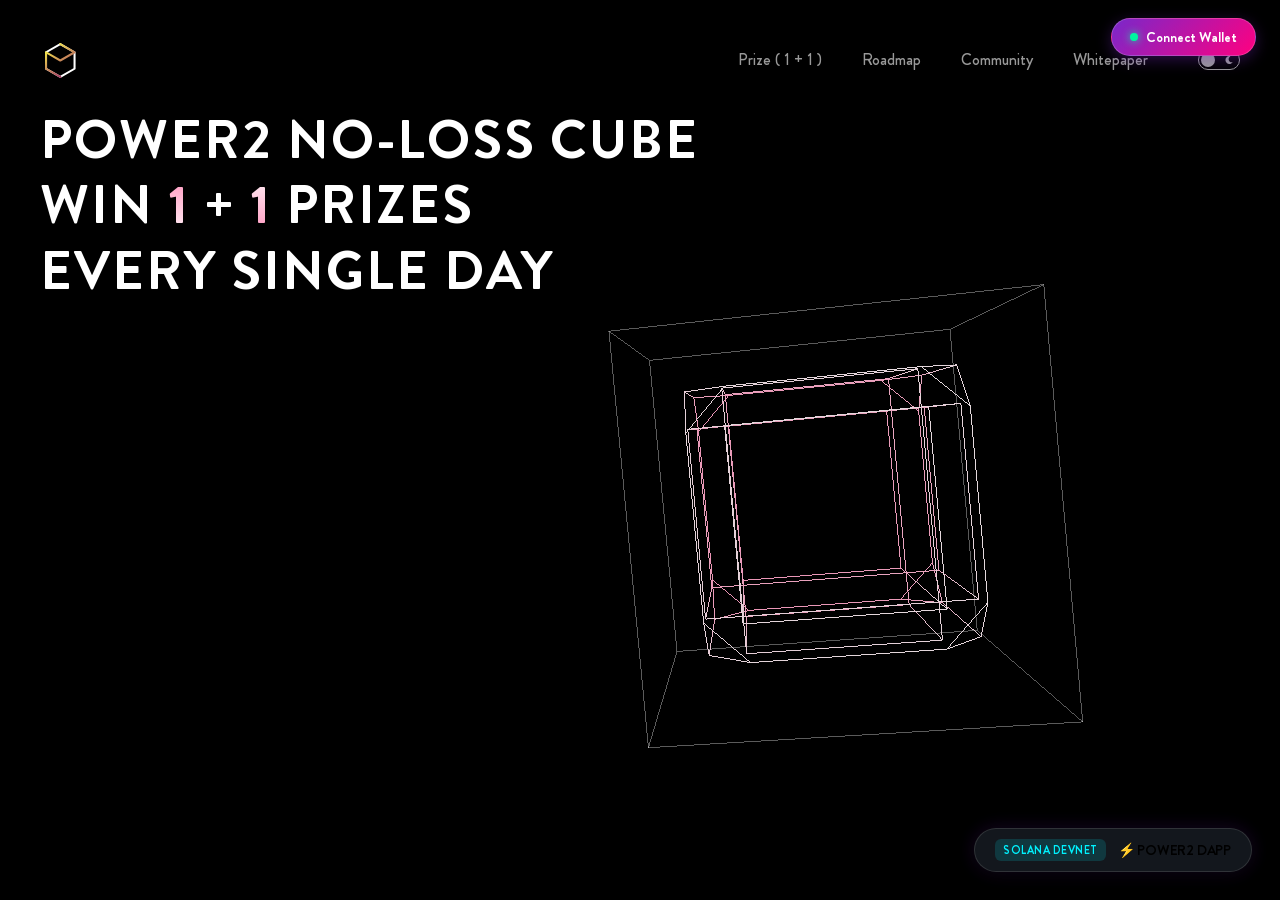
==== index.html @ 60acee24 "feat: initial release of POWER2 Web3 dApp portal with 3D visuals and Solana wallet integration" ====
<!doctype html>
<html lang="en">
<head>
  <meta charset="utf-8"/>
  <link rel="icon" href="/favicon.png"/>
  <meta name="viewport" content="width=device-width,initial-scale=1"/>
  <meta name="theme-color" content="#000000"/>
  <meta name="description" content="POWER2 - Free to play no-loss dual-lottos on Solana"/>
  <link rel="apple-touch-icon" href="/logo192.png"/>
  <link rel="manifest" href="/manifest.json"/>
  <title>POWER2 | No-Loss Dual-Lottos on Solana</title>
  
  <!-- Original Styles & dApp Styles -->
  <link href="/static/css/main.1707a6ef.css" rel="stylesheet">
  <link href="/static/css/dapp-adapter.css" rel="stylesheet">
  
  <!-- Solana Web3 Library -->
  <script src="/static/js/solana-web3.min.js"></script>
  
  <!-- Original 3D Bundle -->
  <script defer="defer" src="/static/js/main.46527fe2.js"></script>
  
  <!-- POWER2 Web3 dApp Controller -->
  <script defer="defer" src="/static/js/dapp-adapter.js"></script>
</head>
<body>
  <noscript>You need to enable JavaScript to run this app.</noscript>
  <div id="root"></div>
</body>
</html>
---- static/css/main.1707a6ef.css ----
html{-webkit-font-smoothing:antialiased;-moz-osx-font-smoothing:grayscale;-webkit-text-size-adjust:100%;font-size:12px}body,html{height:100%;width:100%}body,html{font-family:Brandon Grotesque,sans-serif;letter-spacing:.1rem;margin:0;position:absolute}body{background-color:#000}body.is-light-mode{background-color:#fff}.App{height:100vh;position:absolute;width:100vw}.bg-canvas{bottom:0;height:100%;left:0;position:fixed;right:0;top:0;width:100%;z-index:-1}.latin{letter-spacing:0}*,:after,:before{-webkit-tap-highlight-color:transparent;box-sizing:border-box}a{color:inherit;text-decoration:none}li,ul{list-style:none;padding:0}h1,h2,h3,h4,li,p,ul{margin:0}button,input{-webkit-appearance:none;appearance:none;border:none;font-size:1rem;outline:none;padding:0}button{-webkit-tap-highlight-color:transparent;background:none;cursor:pointer}.IIV::-webkit-media-controls-play-button,.IIV::-webkit-media-controls-start-playback-button{opacity:0;pointer-events:none;width:5px}.mobile-only{display:none}@media only screen and (max-width:768px){.mobile-only{display:block}}.small-only{display:none}@media only screen and (max-width:1080px){.small-only{display:block}}.desktop-only{display:block}@media only screen and (max-width:768px){.desktop-only{display:none}}h1{font-size:68px;font-weight:700;letter-spacing:2px;line-height:1.2em;margin:0 0 40px;text-transform:uppercase;will-change:color}@media only screen and (max-width:1440px){h1{font-size:54.4px}}@media only screen and (max-width:768px){h1{font-size:40.8px}}h2{font-size:52px;font-weight:700;letter-spacing:1px;line-height:1.2em;margin:0 0 40px;text-transform:uppercase;will-change:color}@media only screen and (max-width:1440px){h2{font-size:41.6px}}@media only screen and (max-width:768px){h2{font-size:31.2px}}h3{font-size:30px;font-weight:700;letter-spacing:1px;line-height:2em;margin:10px 0 20px;text-transform:uppercase;will-change:color}@media only screen and (max-width:1440px){h3{font-size:24px}}@media only screen and (max-width:768px){h3{font-size:18px}}p{font-size:22px;font-weight:400;letter-spacing:0;line-height:1.5em;margin:0 0 20px;will-change:color}@media only screen and (max-width:1440px){p{font-size:17.6px}}@media only screen and (max-width:768px){p{font-size:16px}}a{font-size:16px;font-weight:500;letter-spacing:0;line-height:1.5em;margin:0;will-change:color}@media only screen and (max-width:768px){a{font-size:22.4px}}a:hover{cursor:pointer}a,h1,h2,h3,h4,li,p,span{color:#fff}.is-light-mode a,.is-light-mode h1,.is-light-mode h2,.is-light-mode h3,.is-light-mode h4,.is-light-mode li,.is-light-mode p,.is-light-mode span{color:#333}@font-face{font-display:swap;font-family:Brandon Grotesque;font-style:normal;font-weight:700;src:url(/static/media/BrandonGrotesque-Bold.70bb7744cd95f84d262f.woff2) format("woff2"),url(/static/media/BrandonGrotesque-Bold.f5217d06a02aea14196d.woff) format("woff"),url(/static/media/BrandonGrotesque-Bold.9e1142fc1b150b7c5e38.ttf) format("truetype")}@font-face{font-display:swap;font-family:Brandon Grotesque;font-style:normal;font-weight:500;src:url(/static/media/BrandonGrotesque-Medium.8445452c60d8004bcbf1.woff2) format("woff2"),url(/static/media/BrandonGrotesque-Medium.53222b2ed720de30326d.woff) format("woff"),url(/static/media/BrandonGrotesque-Medium.d284ae6f56318eb5f317.ttf) format("truetype")}@font-face{font-display:swap;font-family:Brandon Grotesque;font-style:normal;font-weight:400;src:url(/static/media/BrandonGrotesque.bdf40ed66162572c259e.woff2) format("woff2"),url(/static/media/BrandonGrotesque.3e11fa59673eda60ccfa.woff) format("woff"),url(/static/media/BrandonGrotesque.bbd903d2bd23301c5940.ttf) format("truetype")}@font-face{font-display:swap;font-family:Brandon Grotesque;font-style:normal;font-weight:300;src:url(/static/media/BrandonGrotesque-Light.c75fc38e2dc8380fe2b5.woff2) format("woff2"),url(/static/media/BrandonGrotesque-Light.0f63fe4fc2b87d517672.woff) format("woff"),url(/static/media/BrandonGrotesque-Light.2d853e48d11ab568c553.ttf) format("truetype")}@font-face{font-display:swap;font-family:DIN Condensed;font-style:normal;font-weight:700;src:url(/static/media/DINCondensed-Bold.c1305f669cf4be18900f.woff2) format("woff2"),url(/static/media/DINCondensed-Bold.63a9ce51dbb0d5bf0d72.woff) format("woff"),url(/static/media/DINCondensed-Bold.87bc37ae9895c4530a32.ttf) format("truetype")}.style_scene__\+b20m{height:100vh;left:0;position:absolute;top:0;width:100vw}.screen_screen__HIrW0{align-items:center;display:flex;justify-content:flex-start;left:0;position:absolute;width:100vw}.screen_screen__HIrW0.screen_column__PnmaF{flex-direction:column;justify-content:center}.screen_screen__HIrW0.screen_fluid__UvJ\+T{position:relative}.screen_screen__HIrW0.screen_secondPart__K75K9{flex-direction:column;height:700vh;justify-content:space-between;top:550vh}@media only screen and (max-width:768px){.screen_screen__HIrW0.screen_secondPart__K75K9.screen_isMobile__Xmgg2{height:500vh}}.screen_screen__HIrW0 .screen_backgroundGradient__qQUO0{background-color:rgba(0,0,0,.6);display:none;height:100%;left:0;-webkit-mask-image:linear-gradient(0deg,transparent 0,#000 25%,#000 75%,transparent 95%);mask-image:linear-gradient(0deg,transparent 0,#000 25%,#000 75%,transparent 95%);position:absolute;top:0;width:100%}@media only screen and (max-width:768px){.screen_screen__HIrW0 .screen_backgroundGradient__qQUO0{display:block}}.screen_screen__HIrW0 .screen_content__kTXpy{align-items:flex-start;display:flex;flex-direction:column;flex-grow:0;flex-shrink:0;justify-content:center;margin-left:5%;padding:0 0 0 20px;position:relative;width:45%}@media only screen and (max-width:1080px){.screen_screen__HIrW0 .screen_content__kTXpy{width:55%}}@media only screen and (max-width:768px){.screen_screen__HIrW0 .screen_content__kTXpy{margin:0;padding:0 30px;width:100%}}.screen_screen__HIrW0 .screen_content__kTXpy p{max-width:85%}@media only screen and (max-width:768px){.screen_screen__HIrW0 .screen_content__kTXpy p{max-width:100%}}.screen_screen__HIrW0 .screen_content__kTXpy.screen_wide__pn2lm{width:70%}.screen_screen__HIrW0 .screen_content__kTXpy.screen_wide__pn2lm p{max-width:80%}@media only screen and (max-width:1080px){.screen_screen__HIrW0 .screen_content__kTXpy.screen_wide__pn2lm p{max-width:80%}}@media only screen and (max-width:768px){.screen_screen__HIrW0 .screen_content__kTXpy.screen_wide__pn2lm{width:100%}.screen_screen__HIrW0 .screen_content__kTXpy.screen_wide__pn2lm p{max-width:100%}}.screen_screen__HIrW0.screen_alignRight__8Z0ri{justify-content:flex-end}.screen_screen__HIrW0.screen_alignRight__8Z0ri .screen_content__kTXpy{margin-left:0;padding:0 40px 0 0;width:50%}@media only screen and (max-width:1080px){.screen_screen__HIrW0.screen_alignRight__8Z0ri .screen_content__kTXpy{width:60%}}@media only screen and (max-width:768px){.screen_screen__HIrW0.screen_alignRight__8Z0ri .screen_content__kTXpy{margin:0;padding:0 30px;width:100%}}.screen_screen__HIrW0.screen_alignRight__8Z0ri .screen_content__kTXpy.screen_prizes1__f0NyV{padding-left:8vw}@media only screen and (max-width:768px){.screen_screen__HIrW0.screen_alignRight__8Z0ri .screen_content__kTXpy.screen_prizes1__f0NyV{padding-left:4vw;padding-left:30px}}.screen_gradient1__te-uC{-webkit-text-fill-color:transparent;background:-webkit-linear-gradient(90deg,#fff,#ff87b5);-webkit-background-clip:text;color:#fff}.screen_gradient2__AFnqA{-webkit-text-fill-color:transparent;background:-webkit-linear-gradient(90deg,#ff87b5,#fff);-webkit-background-clip:text;color:#fff}.screen_big1__wrcFn{display:inline-block;font-size:250px;font-weight:300;left:50%;line-height:1;margin-left:-56px;position:absolute;text-align:center;top:15vh;width:100px}@media only screen and (max-width:1080px){.screen_big1__wrcFn{left:60%}}@media only screen and (max-width:768px){.screen_big1__wrcFn{font-size:150px;left:30%;top:5vh}}.screen_alignRight__8Z0ri .screen_big1__wrcFn{bottom:15vh;top:auto}@media only screen and (max-width:1080px){.screen_alignRight__8Z0ri .screen_big1__wrcFn{left:40%}}@media only screen and (max-width:768px){.screen_alignRight__8Z0ri .screen_big1__wrcFn{bottom:5vh;left:70%;top:auto}}.screen_separator__okyYP{border-top:1px solid #fff;left:-50vw;position:absolute;top:400vh;-webkit-transform:rotate(-10deg);transform:rotate(-10deg);-webkit-transform-origin:center top;transform-origin:center top;width:200vw}.screen_separator__okyYP .screen_plusIcon__7GG3x{height:120px;left:50%;margin:-60px 0 0 -60px;position:absolute;top:0;-webkit-transform:rotate(10deg);transform:rotate(10deg);width:120px}@media only screen and (max-width:768px){.screen_separator__okyYP .screen_plusIcon__7GG3x{height:80px;margin:-40px 0 0 -40px;width:80px}}.screen_separator__okyYP .screen_plusIcon__7GG3x path{stroke-width:2px;fill:#000;stroke:#fff}.screen_separator__okyYP.screen_isLightMode__cIhWw{background-color:#fff;border-top:1px solid #000}.screen_separator__okyYP.screen_isLightMode__cIhWw .screen_plusIcon__7GG3x path{fill:#fff;stroke:#000}.screen_specialI__9o3HB{-webkit-text-fill-color:transparent;background:-webkit-linear-gradient(90deg,#ff87b5,#fff);-webkit-background-clip:text;color:#fff;text-transform:lowercase}.screen_videoContainer__EMRuc{height:0;padding-top:35vw;pointer-events:none;position:absolute;right:5vw;top:15vh;width:35vw}@media only screen and (max-width:1080px){.screen_videoContainer__EMRuc{padding-top:50vw;right:-10vw;top:5vh;width:50vw}}@media only screen and (max-width:768px){.screen_videoContainer__EMRuc{right:5vw}}.screen_xlTitle__nrNss{font-size:85px;font-weight:700;letter-spacing:2px;line-height:1.1em;margin:0 0 10px -80px;position:relative;will-change:color}@media only screen and (max-width:1080px){.screen_xlTitle__nrNss{font-size:68px;margin-left:-60px}}@media only screen and (max-width:768px){.screen_xlTitle__nrNss{font-size:52px;margin-left:-40px}}.screen_xlTitle__nrNss .screen_bullet__d5xOv{display:inline-block;font-size:60px;position:relative;-webkit-transform:translateY(-16px);transform:translateY(-16px)}@media only screen and (max-width:1080px){.screen_xlTitle__nrNss .screen_bullet__d5xOv{font-size:50px;-webkit-transform:translateY(-8px);transform:translateY(-8px)}}@media only screen and (max-width:768px){.screen_xlTitle__nrNss .screen_bullet__d5xOv{font-size:40px;-webkit-transform:translateY(-8px);transform:translateY(-8px)}}.screen_xlTitle__nrNss .screen_count__a9ZKP{left:324px;position:absolute;top:0}@media only screen and (max-width:1080px){.screen_xlTitle__nrNss .screen_count__a9ZKP{left:268px}}@media only screen and (max-width:768px){.screen_xlTitle__nrNss .screen_count__a9ZKP{left:208px}}.screen_xlTitle__nrNss .screen_super__aGoCU{display:inline-block;font-size:68px;font-weight:700;position:relative;-webkit-transform:translate3d(0,-20px,0);transform:translate3d(0,-20px,0)}@media only screen and (max-width:1080px){.screen_xlTitle__nrNss .screen_super__aGoCU{font-size:54.4px}}.screen_center__zgmKH{align-items:center;display:flex;flex-direction:column;flex-grow:0;flex-shrink:0;justify-content:center;padding:40px;text-align:center;width:100%}@media only screen and (max-width:768px){.screen_center__zgmKH{padding:0}}.screen_center__zgmKH.screen_row__t7eG8{align-items:flex-end;flex-direction:row}@media only screen and (max-width:1080px){.screen_center__zgmKH.screen_row__t7eG8{align-items:flex-start;flex-direction:column}}.screen_center__zgmKH .screen_left__fmvym,.screen_center__zgmKH .screen_right__MkxrU{align-items:flex-start;display:flex;flex-direction:column;flex-shrink:1;justify-content:flex-end;padding:0 10% 0 0;text-align:left;width:50%}.screen_center__zgmKH .screen_left__fmvym h2:last-child,.screen_center__zgmKH .screen_left__fmvym p:last-child,.screen_center__zgmKH .screen_right__MkxrU h2:last-child,.screen_center__zgmKH .screen_right__MkxrU p:last-child{margin-bottom:0}@media only screen and (max-width:1080px){.screen_center__zgmKH .screen_left__fmvym,.screen_center__zgmKH .screen_right__MkxrU{padding:0 10%;width:70%}.screen_center__zgmKH .screen_left__fmvym h2:last-child,.screen_center__zgmKH .screen_left__fmvym p:last-child,.screen_center__zgmKH .screen_right__MkxrU h2:last-child,.screen_center__zgmKH .screen_right__MkxrU p:last-child{margin-bottom:20px}}@media only screen and (max-width:768px){.screen_center__zgmKH .screen_left__fmvym,.screen_center__zgmKH .screen_right__MkxrU{padding:0 20px;width:100%}}.screen_center__zgmKH .screen_left__fmvym{padding:0 0 0 10%}@media only screen and (max-width:1080px){.screen_center__zgmKH .screen_left__fmvym{padding:0 0 0 10%}}@media only screen and (max-width:768px){.screen_center__zgmKH .screen_left__fmvym{padding:0 20px}}.screen_puppyImage__4g4UH{position:absolute;right:10vw;top:-10vh;width:15vw}@media only screen and (max-width:1080px){.screen_puppyImage__4g4UH{right:0;top:-20vh;width:20vw}}@media only screen and (max-width:768px){.screen_puppyImage__4g4UH{right:40%;top:-15vh;width:20vw}}.is-light-mode .screen_puppyImage__4g4UH{-webkit-filter:invert(1);filter:invert(1)}.screen_virtuousCycle__ZF3Iy{align-items:center;display:flex;flex-direction:column;flex-grow:0;flex-shrink:0;justify-content:flex-start;padding:40px;text-align:center;width:90%}.screen_virtuousCycle__ZF3Iy .screen_scrollLabel__50aek{bottom:-10px;display:none;font-size:22px;font-size:12px;font-weight:400;left:50%;letter-spacing:0;line-height:1.5em;margin:0 0 20px -50px;opacity:.4;position:absolute;text-align:center;width:100px;will-change:color}@media only screen and (max-width:1440px){.screen_virtuousCycle__ZF3Iy .screen_scrollLabel__50aek{font-size:17.6px}}@media only screen and (max-width:768px){.screen_virtuousCycle__ZF3Iy .screen_scrollLabel__50aek{display:block;font-size:16px}}@media only screen and (max-width:1080px){.screen_virtuousCycle__ZF3Iy{padding:20px}}@media only screen and (max-width:768px){.screen_virtuousCycle__ZF3Iy{display:block;-webkit-mask-image:linear-gradient(90deg,transparent 0,#000 10%,#000 90%,transparent);mask-image:linear-gradient(90deg,transparent 0,#000 10%,#000 90%,transparent);overflow-x:scroll;padding:10px 20px 60px}}.screen_virtuousCycle__ZF3Iy img{width:80%}@media only screen and (max-width:1080px){.screen_virtuousCycle__ZF3Iy img{width:100%}}@media only screen and (max-width:768px){.screen_virtuousCycle__ZF3Iy img{width:200%}}.screen_roadmapWrapper__oMe\+o{margin-left:2.5vw;margin-top:40px;width:60vw}@media only screen and (max-width:1080px){.screen_roadmapWrapper__oMe\+o{margin-top:20px;width:75vw}}@media only screen and (max-width:768px){.screen_roadmapWrapper__oMe\+o{margin-left:2svw;width:98vw}}.screen_roadmapImage__YUcue circle,.screen_roadmapImage__YUcue line,.screen_roadmapImage__YUcue path{will-change:fill,stroke}.screen_roadmapImage__YUcue .cls-1,.screen_roadmapImage__YUcue .cls-5{fill:none;stroke-miterlimit:10}.screen_roadmapImage__YUcue .cls-1{stroke:#fff}.screen_roadmapImage__YUcue .cls-2{fill:#fff}.screen_roadmapImage__YUcue .cls-3{fill:#221f20;font-family:DINCondensed-Bold,DIN Condensed;font-size:25.51px;font-weight:700;letter-spacing:.05em}.screen_roadmapImage__YUcue .cls-4{fill:#f3f3f3}.screen_roadmapImage__YUcue .cls-5{stroke:#fff;stroke-width:.62px}.screen_roadmapImage__YUcue .cls-6{fill:#fff}.screen_roadmapImage__YUcue .cls-7{fill:#bcbec0}.screen_logoSimple__KsJbP{margin-bottom:30px;width:30px}.screen_logoSimple__KsJbP path{fill:#fff!important;will-change:fill}@media only screen and (max-width:1440px){.screen_logoSimple__KsJbP{margin-bottom:20px;width:30px}}.screen_buttonWrapper__3QuHs{margin:0 0 60px}.screen_footer__Olnk0{align-items:center;bottom:60px;display:flex;justify-content:center;margin-top:20px;position:absolute;width:100%}.screen_footer__Olnk0 .screen_link__4U2J3{color:#fff;display:inline-block;font-family:DIN Condensed;font-size:30px;font-weight:700;margin:0 40px;will-change:color}@media only screen and (max-width:768px){.screen_footer__Olnk0 .screen_link__4U2J3{font-size:22px}}@media only screen and (max-width:1080px){.screen_footer__Olnk0 .screen_link__4U2J3{margin:0 20px}}@media only screen and (max-width:768px){.screen_footer__Olnk0 .screen_link__4U2J3{margin:0 10px}}.is-light-mode .screen_screen__HIrW0 .screen_backgroundGradient__qQUO0{background-color:hsla(0,0%,100%,.8)}.is-light-mode .screen_logoSimple__KsJbP path{fill:#000!important}.is-light-mode .screen_footer__Olnk0 .screen_link__4U2J3{color:#000}.is-light-mode .screen_roadmapImage__YUcue .cls-1{stroke:#333}.is-light-mode .screen_roadmapImage__YUcue .cls-2{fill:#333}.is-light-mode .screen_roadmapImage__YUcue .cls-3{fill:#fff;font-family:DINCondensed-Bold,DIN Condensed;font-size:25.51px;font-weight:700;letter-spacing:.05em}.is-light-mode .screen_roadmapImage__YUcue .cls-4{fill:#333}.is-light-mode .screen_roadmapImage__YUcue .cls-5{stroke:#333;stroke-width:.62px}.is-light-mode .screen_roadmapImage__YUcue .cls-6,.is-light-mode .screen_roadmapImage__YUcue .cls-7{fill:#333}.is-light-mode .screen_puppyImage__4g4UH .cls-1{fill:none;stroke:#333;stroke-miterlimit:10}.screen1_screen__uJoyN{align-items:flex-start;display:flex;height:100vh;justify-content:center;left:0;padding-top:68px;position:absolute;width:100vw}.screen1_content__f1Wyr{align-items:flex-start;display:flex;flex-direction:column;flex-grow:0;flex-shrink:0;justify-content:flex-start;padding:40px;pointer-events:none;width:100%}@media only screen and (max-width:768px){.screen1_content__f1Wyr{padding:40px 30px}}.screen1_titleLine2__b5nwS,.screen1_titleLine__Gu96r{display:inline-block;opacity:0;position:relative;-webkit-transform:translate3d(0,-20px,0);transform:translate3d(0,-20px,0)}.screen1_titleLine2__b5nwS:first-child,.screen1_titleLine__Gu96r:first-child{transition:opacity 1s cubic-bezier(.65,0,.35,1) .1s,-webkit-transform 1s cubic-bezier(.33,1,.68,1) .1s;transition:opacity 1s cubic-bezier(.65,0,.35,1) .1s,transform 1s cubic-bezier(.33,1,.68,1) .1s;transition:opacity 1s cubic-bezier(.65,0,.35,1) .1s,transform 1s cubic-bezier(.33,1,.68,1) .1s,-webkit-transform 1s cubic-bezier(.33,1,.68,1) .1s}.screen1_titleLine2__b5nwS:nth-child(2),.screen1_titleLine__Gu96r:nth-child(2){transition:opacity 1s cubic-bezier(.65,0,.35,1) .2s,-webkit-transform 1s cubic-bezier(.33,1,.68,1) .2s;transition:opacity 1s cubic-bezier(.65,0,.35,1) .2s,transform 1s cubic-bezier(.33,1,.68,1) .2s;transition:opacity 1s cubic-bezier(.65,0,.35,1) .2s,transform 1s cubic-bezier(.33,1,.68,1) .2s,-webkit-transform 1s cubic-bezier(.33,1,.68,1) .2s}.screen1_titleLine2__b5nwS:nth-child(3),.screen1_titleLine__Gu96r:nth-child(3){transition:opacity 1s cubic-bezier(.65,0,.35,1) .3s,-webkit-transform 1s cubic-bezier(.33,1,.68,1) .3s;transition:opacity 1s cubic-bezier(.65,0,.35,1) .3s,transform 1s cubic-bezier(.33,1,.68,1) .3s;transition:opacity 1s cubic-bezier(.65,0,.35,1) .3s,transform 1s cubic-bezier(.33,1,.68,1) .3s,-webkit-transform 1s cubic-bezier(.33,1,.68,1) .3s}.screen1_titleLine2__b5nwS:nth-child(4),.screen1_titleLine__Gu96r:nth-child(4){transition:opacity 1s cubic-bezier(.65,0,.35,1) .4s,-webkit-transform 1s cubic-bezier(.33,1,.68,1) .4s;transition:opacity 1s cubic-bezier(.65,0,.35,1) .4s,transform 1s cubic-bezier(.33,1,.68,1) .4s;transition:opacity 1s cubic-bezier(.65,0,.35,1) .4s,transform 1s cubic-bezier(.33,1,.68,1) .4s,-webkit-transform 1s cubic-bezier(.33,1,.68,1) .4s}.screen1_titleLine2__b5nwS:nth-child(5),.screen1_titleLine__Gu96r:nth-child(5){transition:opacity 1s cubic-bezier(.65,0,.35,1) .5s,-webkit-transform 1s cubic-bezier(.33,1,.68,1) .5s;transition:opacity 1s cubic-bezier(.65,0,.35,1) .5s,transform 1s cubic-bezier(.33,1,.68,1) .5s;transition:opacity 1s cubic-bezier(.65,0,.35,1) .5s,transform 1s cubic-bezier(.33,1,.68,1) .5s,-webkit-transform 1s cubic-bezier(.33,1,.68,1) .5s}.screen1_titleLine2__b5nwS:nth-child(6),.screen1_titleLine__Gu96r:nth-child(6){transition:opacity 1s cubic-bezier(.65,0,.35,1) .6s,-webkit-transform 1s cubic-bezier(.33,1,.68,1) .6s;transition:opacity 1s cubic-bezier(.65,0,.35,1) .6s,transform 1s cubic-bezier(.33,1,.68,1) .6s;transition:opacity 1s cubic-bezier(.65,0,.35,1) .6s,transform 1s cubic-bezier(.33,1,.68,1) .6s,-webkit-transform 1s cubic-bezier(.33,1,.68,1) .6s}.screen1_titleLine2__b5nwS:nth-child(7),.screen1_titleLine__Gu96r:nth-child(7){transition:opacity 1s cubic-bezier(.65,0,.35,1) .7s,-webkit-transform 1s cubic-bezier(.33,1,.68,1) .7s;transition:opacity 1s cubic-bezier(.65,0,.35,1) .7s,transform 1s cubic-bezier(.33,1,.68,1) .7s;transition:opacity 1s cubic-bezier(.65,0,.35,1) .7s,transform 1s cubic-bezier(.33,1,.68,1) .7s,-webkit-transform 1s cubic-bezier(.33,1,.68,1) .7s}.screen1_titleLine2__b5nwS:nth-child(8),.screen1_titleLine__Gu96r:nth-child(8){transition:opacity 1s cubic-bezier(.65,0,.35,1) .8s,-webkit-transform 1s cubic-bezier(.33,1,.68,1) .8s;transition:opacity 1s cubic-bezier(.65,0,.35,1) .8s,transform 1s cubic-bezier(.33,1,.68,1) .8s;transition:opacity 1s cubic-bezier(.65,0,.35,1) .8s,transform 1s cubic-bezier(.33,1,.68,1) .8s,-webkit-transform 1s cubic-bezier(.33,1,.68,1) .8s}.screen1_titleLine2__b5nwS:nth-child(9),.screen1_titleLine__Gu96r:nth-child(9){transition:opacity 1s cubic-bezier(.65,0,.35,1) .9s,-webkit-transform 1s cubic-bezier(.33,1,.68,1) .9s;transition:opacity 1s cubic-bezier(.65,0,.35,1) .9s,transform 1s cubic-bezier(.33,1,.68,1) .9s;transition:opacity 1s cubic-bezier(.65,0,.35,1) .9s,transform 1s cubic-bezier(.33,1,.68,1) .9s,-webkit-transform 1s cubic-bezier(.33,1,.68,1) .9s}.screen1_titleLine2__b5nwS:nth-child(10),.screen1_titleLine__Gu96r:nth-child(10){transition:opacity 1s cubic-bezier(.65,0,.35,1) 1s,-webkit-transform 1s cubic-bezier(.33,1,.68,1) 1s;transition:opacity 1s cubic-bezier(.65,0,.35,1) 1s,transform 1s cubic-bezier(.33,1,.68,1) 1s;transition:opacity 1s cubic-bezier(.65,0,.35,1) 1s,transform 1s cubic-bezier(.33,1,.68,1) 1s,-webkit-transform 1s cubic-bezier(.33,1,.68,1) 1s}@media only screen and (max-width:768px){.screen1_titleLine2__b5nwS,.screen1_titleLine__Gu96r{line-height:1.4em}.screen1_titleLine2__b5nwS.screen1_mobileTitle__\+o5v8,.screen1_titleLine__Gu96r.screen1_mobileTitle__\+o5v8{font-size:27.2px;line-height:1.1em}}.screen1_show__zqOSh .screen1_titleLine2__b5nwS,.screen1_show__zqOSh .screen1_titleLine__Gu96r{opacity:1;-webkit-transform:translateZ(0);transform:translateZ(0)}.styles_imageSequence__x7ePT{height:0;left:0;padding-top:100%;position:absolute;top:0;width:100%}.styles_imageSequence__x7ePT .styles_image__HD5rk{display:none;height:100%;left:0;position:absolute;top:0;width:100%}.styles_imageSequence__x7ePT .styles_image__HD5rk.styles_active__DdJzz{display:block}@-webkit-keyframes styles_rotate__qDS51{0%{-webkit-transform:translate3d(0,1px,0) rotate(0deg) scale(.9);transform:translate3d(0,1px,0) rotate(0deg) scale(.9)}to{-webkit-transform:translate3d(0,1px,0) rotate(1turn) scale(.9);transform:translate3d(0,1px,0) rotate(1turn) scale(.9)}}@keyframes styles_rotate__qDS51{0%{-webkit-transform:translate3d(0,1px,0) rotate(0deg) scale(.9);transform:translate3d(0,1px,0) rotate(0deg) scale(.9)}to{-webkit-transform:translate3d(0,1px,0) rotate(1turn) scale(.9);transform:translate3d(0,1px,0) rotate(1turn) scale(.9)}}.styles_buttonWrapper__diDog{height:240px;position:relative;width:240px}.styles_buttonWrapper__diDog .styles_button__cLVM3{border:1px solid #fff;border-radius:80px;cursor:pointer;height:160px;left:40px;position:absolute;top:40px;width:160px;will-change:border}.styles_buttonWrapper__diDog .styles_button__cLVM3 img,.styles_buttonWrapper__diDog .styles_button__cLVM3 svg{height:160px;left:50%;margin:-80px 0 0 -80px;pointer-events:none;position:absolute;top:50%;width:160px}.styles_buttonWrapper__diDog .styles_button__cLVM3 img.styles_arrow__-NckX,.styles_buttonWrapper__diDog .styles_button__cLVM3 svg.styles_arrow__-NckX{mix-blend-mode:difference}.styles_buttonWrapper__diDog .styles_button__cLVM3 img.styles_cta__3jS8R,.styles_buttonWrapper__diDog .styles_button__cLVM3 svg.styles_cta__3jS8R{-webkit-animation-duration:10s;animation-duration:10s;-webkit-animation-iteration-count:infinite;animation-iteration-count:infinite;-webkit-animation-name:styles_rotate__qDS51;animation-name:styles_rotate__qDS51;-webkit-animation-timing-function:linear;animation-timing-function:linear;opacity:0;-webkit-transform:scale(.9);transform:scale(.9);transition:opacity .5s cubic-bezier(.65,0,.35,1);will-change:transform,opacity}.styles_buttonWrapper__diDog .styles_button__cLVM3 img line,.styles_buttonWrapper__diDog .styles_button__cLVM3 img path,.styles_buttonWrapper__diDog .styles_button__cLVM3 svg line,.styles_buttonWrapper__diDog .styles_button__cLVM3 svg path{stroke:#fff;will-change:stroke}.styles_buttonWrapper__diDog .styles_button__cLVM3 .styles_inside__F627p{background-color:#fff;border-radius:80px;height:100%;left:0;pointer-events:none;position:absolute;top:0;-webkit-transform:scale(0);transform:scale(0);-webkit-transform-origin:center center;transform-origin:center center;transition:-webkit-transform .5s cubic-bezier(.33,1,.68,1);transition:transform .5s cubic-bezier(.33,1,.68,1);transition:transform .5s cubic-bezier(.33,1,.68,1),-webkit-transform .5s cubic-bezier(.33,1,.68,1);width:100%;will-change:transform}.styles_buttonWrapper__diDog .styles_button__cLVM3:hover .styles_cta__3jS8R{opacity:1;transition-delay:.25s}.styles_buttonWrapper__diDog .styles_button__cLVM3:hover .styles_inside__F627p{-webkit-transform:scale(1);transform:scale(1)}.is-light-mode .styles_buttonWrapper__diDog .styles_button__cLVM3{border:1px solid #000}.is-light-mode .styles_buttonWrapper__diDog .styles_button__cLVM3 svg{mix-blend-mode:normal}.is-light-mode .styles_buttonWrapper__diDog .styles_button__cLVM3 svg line,.is-light-mode .styles_buttonWrapper__diDog .styles_button__cLVM3 svg path{stroke:#000}.header_container__4bk0p{align-items:center;background-color:transparent;display:flex;flex-direction:row;height:80px;justify-content:space-between;padding:0 40px;width:100%;will-change:transform;z-index:999}@media only screen and (max-width:768px){.header_container__4bk0p{padding:0 30px;transition-duration:0ms}}.header_container__4bk0p .header_logo__TmkQW{cursor:pointer;height:35px;margin-left:5px}@media only screen and (max-width:768px){.header_container__4bk0p .header_logo__TmkQW{height:30px}}.header_container__4bk0p .header_logo__TmkQW .base-line{fill:#fff;will-change:fill,stroke}.header_container__4bk0p.header_inTop__IX92L{background-color:transparent;position:absolute}.header_container__4bk0p.header_goingDown__MrAmD{background-color:rgba(0,0,0,.8);position:fixed;transition:-webkit-transform .5s cubic-bezier(.33,1,.68,1);transition:transform .5s cubic-bezier(.33,1,.68,1);transition:transform .5s cubic-bezier(.33,1,.68,1),-webkit-transform .5s cubic-bezier(.33,1,.68,1)}.header_container__4bk0p.header_goingDown__MrAmD.header_lightMode__6TyZY{background-color:hsla(0,0%,100%,.9)}.header_container__4bk0p.header_goingUp__8PfhX{background-color:rgba(0,0,0,.8);position:fixed;transition:-webkit-transform .5s cubic-bezier(.33,1,.68,1);transition:transform .5s cubic-bezier(.33,1,.68,1);transition:transform .5s cubic-bezier(.33,1,.68,1),-webkit-transform .5s cubic-bezier(.33,1,.68,1)}.header_container__4bk0p.header_goingUp__8PfhX.header_lightMode__6TyZY{background-color:hsla(0,0%,100%,.9)}.header_container__4bk0p .header_burgerMenu__zXJ5I{display:inline-block;height:20px;position:relative;width:25px}.header_container__4bk0p .header_burgerMenu__zXJ5I .header_line__qnTRc{background-color:#fff;height:2px;left:0;opacity:1;position:absolute;-webkit-transform-origin:center center;transform-origin:center center;transition:opacity .25s cubic-bezier(.65,0,.35,1),-webkit-transform .25s cubic-bezier(.65,0,.35,1);transition:opacity .25s cubic-bezier(.65,0,.35,1),transform .25s cubic-bezier(.65,0,.35,1);transition:opacity .25s cubic-bezier(.65,0,.35,1),transform .25s cubic-bezier(.65,0,.35,1),-webkit-transform .25s cubic-bezier(.65,0,.35,1);width:100%}.header_container__4bk0p .header_burgerMenu__zXJ5I .header_line__qnTRc.header_top__U3URS{top:0}.header_container__4bk0p .header_burgerMenu__zXJ5I .header_line__qnTRc.header_middle1__3clNj,.header_container__4bk0p .header_burgerMenu__zXJ5I .header_line__qnTRc.header_middle2__zvPnS{margin-top:-1px;top:50%}.header_container__4bk0p .header_burgerMenu__zXJ5I .header_line__qnTRc.header_bottom__sQOWe{bottom:0}.header_container__4bk0p .header_burgerMenu__zXJ5I.header_open__MOaiE .header_line__qnTRc.header_bottom__sQOWe,.header_container__4bk0p .header_burgerMenu__zXJ5I.header_open__MOaiE .header_line__qnTRc.header_top__U3URS{opacity:0}.header_container__4bk0p .header_burgerMenu__zXJ5I.header_open__MOaiE .header_line__qnTRc.header_bottom__sQOWe,.header_container__4bk0p .header_burgerMenu__zXJ5I.header_open__MOaiE .header_line__qnTRc.header_top__U3URS{-webkit-transform:translate3d(0,10px,0) scale(0);transform:translate3d(0,10px,0) scale(0)}.header_container__4bk0p .header_burgerMenu__zXJ5I.header_open__MOaiE .header_line__qnTRc.header_middle1__3clNj{-webkit-transform:rotate(45deg);transform:rotate(45deg)}.header_container__4bk0p .header_burgerMenu__zXJ5I.header_open__MOaiE .header_line__qnTRc.header_middle2__zvPnS{-webkit-transform:rotate(-45deg);transform:rotate(-45deg)}.header_container__4bk0p.header_lightMode__6TyZY .header_burgerMenu__zXJ5I .header_line__qnTRc{background-color:#333}.header_container__4bk0p.header_lightMode__6TyZY .header_logo__TmkQW .base-line{fill:#333}.menu_menu__-jKP\+{align-items:center;display:flex;flex-direction:row;position:relative}@media only screen and (max-width:768px){.menu_menu__-jKP\+{flex-direction:column}}.menu_menu__-jKP\+ .menu_links__-ACGj{display:inline-block;margin:0;padding:0;position:relative}@media only screen and (max-width:768px){.menu_menu__-jKP\+ .menu_links__-ACGj{display:flex;flex-direction:column}}.menu_menu__-jKP\+ .menu_links__-ACGj .menu_link__hdLur{color:#999;display:inline-block;font-size:16px;font-weight:500;letter-spacing:0;line-height:1.5em;margin:0;padding:0 20px;position:relative;will-change:color}@media only screen and (max-width:768px){.menu_menu__-jKP\+ .menu_links__-ACGj .menu_link__hdLur{font-size:22.4px}}.menu_menu__-jKP\+ .menu_links__-ACGj .menu_link__hdLur:hover{cursor:pointer}@media only screen and (max-width:768px){.menu_menu__-jKP\+ .menu_links__-ACGj .menu_link__hdLur{color:#ccc;margin:10px;text-align:center}}.menu_menu__-jKP\+ .menu_links__-ACGj .menu_link__hdLur:hover{color:#fff}.menu_menu__-jKP\+ .menu_links__-ACGj .menu_link__hdLur:after{background-color:#fff;bottom:-6px;content:" ";height:1px;left:50%;margin-left:-15px;position:absolute;-webkit-transform:scaleX(0);transform:scaleX(0);transition:-webkit-transform .5s cubic-bezier(.65,0,.35,1);transition:transform .5s cubic-bezier(.65,0,.35,1);transition:transform .5s cubic-bezier(.65,0,.35,1),-webkit-transform .5s cubic-bezier(.65,0,.35,1);width:30px;will-change:transform}.menu_menu__-jKP\+ .menu_links__-ACGj .menu_link__hdLur.menu_isActive__DtVYv{color:#fff}.menu_menu__-jKP\+ .menu_links__-ACGj .menu_link__hdLur.menu_isActive__DtVYv:after{-webkit-transform:scaleX(1);transform:scaleX(1)}.menu_menu__-jKP\+.menu_lightMode__VKseS .menu_links__-ACGj .menu_link__hdLur{color:#666}@media only screen and (max-width:768px){.menu_menu__-jKP\+.menu_lightMode__VKseS .menu_links__-ACGj .menu_link__hdLur{color:#333}}.menu_menu__-jKP\+.menu_lightMode__VKseS .menu_links__-ACGj .menu_link__hdLur.menu_isActive__DtVYv,.menu_menu__-jKP\+.menu_lightMode__VKseS .menu_links__-ACGj .menu_link__hdLur:hover{color:#333}.menu_menu__-jKP\+.menu_lightMode__VKseS .menu_links__-ACGj .menu_link__hdLur:after{background-color:#333}.menu_menu__-jKP\+ .menu_darkmodeSwitch__bur\+r{border:1px solid #999;border-radius:10px;cursor:pointer;display:inline-block;height:20px;margin-left:30px;position:relative;width:42px;will-change:border}@media only screen and (max-width:768px){.menu_menu__-jKP\+ .menu_darkmodeSwitch__bur\+r{border-color:#999;border-radius:15px;height:30px;margin:60px 0;width:70px}}.menu_menu__-jKP\+ .menu_darkmodeSwitch__bur\+r .menu_knob__bpr6V{background-color:#999;border-radius:7px;display:inline-block;height:14px;left:2px;position:absolute;top:2px;-webkit-transform:translateZ(0);transform:translateZ(0);transition:-webkit-transform .5s cubic-bezier(.65,0,.35,1);transition:transform .5s cubic-bezier(.65,0,.35,1);transition:transform .5s cubic-bezier(.65,0,.35,1),-webkit-transform .5s cubic-bezier(.65,0,.35,1);width:14px;will-change:background-color,transform}@media only screen and (max-width:768px){.menu_menu__-jKP\+ .menu_darkmodeSwitch__bur\+r .menu_knob__bpr6V{background-color:#ccc;border-radius:14px;height:24px;width:24px}}.menu_menu__-jKP\+ .menu_darkmodeSwitch__bur\+r:hover .menu_knob__bpr6V{background-color:#fff}.menu_menu__-jKP\+ .menu_darkmodeSwitch__bur\+r .menu_switchIcon__N1mGK{align-items:center;display:flex;justify-content:center;opacity:1;position:absolute;transition:opacity .5s ease-in-out,-webkit-transform .5s cubic-bezier(.65,0,.35,1);transition:opacity .5s ease-in-out,transform .5s cubic-bezier(.65,0,.35,1);transition:opacity .5s ease-in-out,transform .5s cubic-bezier(.65,0,.35,1),-webkit-transform .5s cubic-bezier(.65,0,.35,1);will-change:opacity,transform}.menu_menu__-jKP\+ .menu_darkmodeSwitch__bur\+r .menu_switchIcon__N1mGK svg{height:100%;width:100%}.menu_menu__-jKP\+ .menu_darkmodeSwitch__bur\+r .menu_switchIcon__N1mGK.menu_moon__uFPNu{height:8px;right:6px;top:5px;-webkit-transform:translateZ(0);transform:translateZ(0);width:8px}@media only screen and (max-width:768px){.menu_menu__-jKP\+ .menu_darkmodeSwitch__bur\+r .menu_switchIcon__N1mGK.menu_moon__uFPNu{height:14px;right:8px;top:7px;width:14px}}.menu_menu__-jKP\+ .menu_darkmodeSwitch__bur\+r .menu_switchIcon__N1mGK.menu_moon__uFPNu svg path{fill:#999}@media only screen and (max-width:768px){.menu_menu__-jKP\+ .menu_darkmodeSwitch__bur\+r .menu_switchIcon__N1mGK.menu_moon__uFPNu svg path{fill:#ccc}}.menu_menu__-jKP\+ .menu_darkmodeSwitch__bur\+r .menu_switchIcon__N1mGK.menu_sun__n7\+4f{height:20px;left:2px;opacity:0;top:-1px;-webkit-transform:translate3d(5px,0,0);transform:translate3d(5px,0,0);width:20px}@media only screen and (max-width:768px){.menu_menu__-jKP\+ .menu_darkmodeSwitch__bur\+r .menu_switchIcon__N1mGK.menu_sun__n7\+4f{height:30px;width:30px}}.menu_menu__-jKP\+ .menu_darkmodeSwitch__bur\+r .menu_switchIcon__N1mGK.menu_sun__n7\+4f svg path{fill:#666}@media only screen and (max-width:768px){.menu_menu__-jKP\+ .menu_darkmodeSwitch__bur\+r .menu_switchIcon__N1mGK.menu_sun__n7\+4f svg path{fill:#333}}.menu_menu__-jKP\+.menu_lightMode__VKseS .menu_darkmodeSwitch__bur\+r{border:1px solid #666}@media only screen and (max-width:768px){.menu_menu__-jKP\+.menu_lightMode__VKseS .menu_darkmodeSwitch__bur\+r{border-color:#333}}.menu_menu__-jKP\+.menu_lightMode__VKseS .menu_darkmodeSwitch__bur\+r .menu_knob__bpr6V{background-color:#666;-webkit-transform:translate3d(22px,0,0);transform:translate3d(22px,0,0)}@media only screen and (max-width:768px){.menu_menu__-jKP\+.menu_lightMode__VKseS .menu_darkmodeSwitch__bur\+r .menu_knob__bpr6V{background-color:#333;-webkit-transform:translate3d(40px,0,0);transform:translate3d(40px,0,0)}}.menu_menu__-jKP\+.menu_lightMode__VKseS .menu_darkmodeSwitch__bur\+r:hover .menu_knob__bpr6V{background-color:#333}.menu_menu__-jKP\+.menu_lightMode__VKseS .menu_darkmodeSwitch__bur\+r .menu_switchIcon__N1mGK.menu_moon__uFPNu{opacity:0;-webkit-transform:translate3d(-5px,0,0);transform:translate3d(-5px,0,0)}.menu_menu__-jKP\+.menu_lightMode__VKseS .menu_darkmodeSwitch__bur\+r .menu_switchIcon__N1mGK.menu_sun__n7\+4f{opacity:1;-webkit-transform:translateZ(0);transform:translateZ(0)}.mobilemenu_mobileMenu__alm7r{align-items:center;background-color:#000;display:flex;flex-direction:column;height:100vh;justify-content:center;left:100vw;padding-top:60px;position:fixed;top:0;-webkit-transform-origin:center left;transform-origin:center left;transition:-webkit-transform .5s cubic-bezier(.65,0,.35,1);transition:transform .5s cubic-bezier(.65,0,.35,1);transition:transform .5s cubic-bezier(.65,0,.35,1),-webkit-transform .5s cubic-bezier(.65,0,.35,1);width:100vw}.mobilemenu_mobileMenu__alm7r.mobilemenu_lightMode__eIB3g{background-color:#fff}.mobilemenu_mobileMenu__alm7r.mobilemenu_menuOpen__Gyiei{-webkit-transform:translate3d(-100%,0,0);transform:translate3d(-100%,0,0)}.mobilemenu_mobileMenu__alm7r .mobilemenu_socials__f7Cuy{align-items:center;display:flex;flex-direction:row;justify-content:center;margin-top:100px;padding:0 30px;position:relative;width:100%}.mobilemenu_mobileMenu__alm7r .mobilemenu_socials__f7Cuy a{display:inline-block;margin:0 10px;padding:10px}.mobilemenu_mobileMenu__alm7r .mobilemenu_socials__f7Cuy a svg{height:30px;width:30px}.mobilemenu_mobileMenu__alm7r .mobilemenu_socials__f7Cuy a svg.mobilemenu_medium__kABO6{-webkit-transform:scale(1.1);transform:scale(1.1)}.mobilemenu_mobileMenu__alm7r .mobilemenu_socials__f7Cuy a svg.mobilemenu_discord__4yxcZ{-webkit-transform:scale(1.4);transform:scale(1.4)}.mobilemenu_mobileMenu__alm7r .mobilemenu_socials__f7Cuy a svg.mobilemenu_telegram__BtFUQ{-webkit-transform:scale(1.7);transform:scale(1.7)}.mobilemenu_mobileMenu__alm7r .mobilemenu_socials__f7Cuy a svg path{fill:#ccc}.mobilemenu_mobileMenu__alm7r.mobilemenu_lightMode__eIB3g .mobilemenu_socials__f7Cuy a svg path{fill:#333}
/*# sourceMappingURL=main.1707a6ef.css.map*/
---- static/css/dapp-adapter.css ----
/* POWER2 Solana dApp Stylesheet */
:root {
  --p2-bg: rgba(13, 17, 23, 0.85);
  --p2-card: rgba(22, 27, 34, 0.88);
  --p2-border: rgba(255, 255, 255, 0.12);
  --p2-border-hover: rgba(121, 40, 202, 0.6);
  --p2-text: #FFFFFF;
  --p2-text-dim: #8B949E;
  --p2-accent: #7928CA;
  --p2-accent-2: #FF0080;
  --p2-cyan: #00F2FE;
  --p2-green: #00F5A0;
  --p2-gradient: linear-gradient(135deg, #7928CA 0%, #FF0080 100%);
  --p2-glow: 0 0 20px rgba(121, 40, 202, 0.4);
}

/* Header Wallet Button */
.p2-wallet-btn {
  display: inline-flex;
  align-items: center;
  gap: 8px;
  background: var(--p2-gradient);
  color: #fff;
  border: 1px solid rgba(255, 255, 255, 0.2);
  border-radius: 9999px;
  padding: 8px 18px;
  font-family: inherit;
  font-size: 14px;
  font-weight: 600;
  cursor: pointer;
  transition: all 0.3s cubic-bezier(0.4, 0, 0.2, 1);
  box-shadow: 0 4px 15px rgba(121, 40, 202, 0.35);
  z-index: 1000;
  position: relative;
  text-decoration: none;
}

.p2-wallet-btn:hover {
  transform: translateY(-2px);
  box-shadow: 0 6px 25px rgba(255, 0, 128, 0.45);
}

.p2-wallet-btn .dot {
  width: 8px;
  height: 8px;
  border-radius: 50%;
  background: #00F5A0;
  box-shadow: 0 0 8px #00F5A0;
}

/* Floating dApp Launcher Pill */
.p2-hud-launcher {
  position: fixed;
  bottom: 28px;
  right: 28px;
  display: flex;
  align-items: center;
  gap: 12px;
  background: var(--p2-card);
  backdrop-filter: blur(20px);
  -webkit-backdrop-filter: blur(20px);
  border: 1px solid var(--p2-border);
  border-radius: 40px;
  padding: 10px 20px;
  box-shadow: 0 10px 30px rgba(0, 0, 0, 0.5), 0 0 20px rgba(121, 40, 202, 0.2);
  cursor: pointer;
  z-index: 9999;
  transition: all 0.3s ease;
  user-select: none;
}

.p2-hud-launcher:hover {
  border-color: var(--p2-cyan);
  box-shadow: 0 12px 35px rgba(0, 0, 0, 0.6), 0 0 25px rgba(0, 242, 254, 0.3);
  transform: translateY(-2px);
}

.p2-hud-launcher .badge {
  background: rgba(0, 242, 254, 0.15);
  color: var(--p2-cyan);
  font-size: 11px;
  font-weight: 700;
  text-transform: uppercase;
  padding: 3px 8px;
  border-radius: 6px;
  letter-spacing: 0.5px;
}

/* Modal Overlay */
.p2-modal-overlay {
  position: fixed;
  inset: 0;
  background: rgba(0, 0, 0, 0.75);
  backdrop-filter: blur(12px);
  -webkit-backdrop-filter: blur(12px);
  display: flex;
  align-items: center;
  justify-content: center;
  z-index: 10000;
  opacity: 0;
  visibility: hidden;
  transition: all 0.25s ease;
  padding: 16px;
}

.p2-modal-overlay.active {
  opacity: 1;
  visibility: visible;
}

/* Modal Content Card */
.p2-card {
  background: var(--p2-card);
  border: 1px solid var(--p2-border);
  border-radius: 24px;
  width: 100%;
  max-width: 520px;
  box-shadow: 0 25px 60px rgba(0, 0, 0, 0.7), 0 0 40px rgba(121, 40, 202, 0.25);
  overflow: hidden;
  transform: scale(0.95);
  transition: all 0.25s cubic-bezier(0.34, 1.56, 0.64, 1);
  color: var(--p2-text);
  font-family: -apple-system, BlinkMacSystemFont, "Segoe UI", Roboto, "Inter", sans-serif;
}

.p2-modal-overlay.active .p2-card {
  transform: scale(1);
}

/* Modal Header */
.p2-card-header {
  padding: 20px 24px;
  border-bottom: 1px solid var(--p2-border);
  display: flex;
  align-items: center;
  justify-content: space-between;
  background: rgba(255, 255, 255, 0.02);
}

.p2-card-header h3 {
  margin: 0;
  font-size: 20px;
  font-weight: 700;
  display: flex;
  align-items: center;
  gap: 10px;
  letter-spacing: -0.5px;
}

.p2-close-btn {
  background: rgba(255, 255, 255, 0.08);
  border: none;
  color: var(--p2-text-dim);
  width: 32px;
  height: 32px;
  border-radius: 50%;
  display: flex;
  align-items: center;
  justify-content: center;
  cursor: pointer;
  font-size: 18px;
  transition: all 0.2s ease;
}

.p2-close-btn:hover {
  background: rgba(255, 255, 255, 0.16);
  color: #fff;
}

/* Modal Body */
.p2-card-body {
  padding: 24px;
  max-height: 80vh;
  overflow-y: auto;
}

/* Stats Grid */
.p2-stats-grid {
  display: grid;
  grid-template-columns: 1fr 1fr;
  gap: 12px;
  margin-bottom: 20px;
}

.p2-stat-box {
  background: rgba(255, 255, 255, 0.03);
  border: 1px solid var(--p2-border);
  border-radius: 16px;
  padding: 14px 16px;
  display: flex;
  flex-direction: column;
  gap: 4px;
}

.p2-stat-box.highlight {
  background: linear-gradient(135deg, rgba(121, 40, 202, 0.15) 0%, rgba(255, 0, 128, 0.15) 100%);
  border-color: rgba(255, 0, 128, 0.3);
}

.p2-stat-label {
  font-size: 12px;
  color: var(--p2-text-dim);
  text-transform: uppercase;
  font-weight: 600;
  letter-spacing: 0.5px;
}

.p2-stat-val {
  font-size: 22px;
  font-weight: 800;
  color: #fff;
  letter-spacing: -0.5px;
}

.p2-stat-val.gradient {
  background: var(--p2-gradient);
  -webkit-background-clip: text;
  -webkit-text-fill-color: transparent;
}

/* Action Area */
.p2-action-group {
  display: flex;
  flex-direction: column;
  gap: 14px;
  margin-bottom: 20px;
}

.p2-input-wrap {
  position: relative;
  display: flex;
  align-items: center;
}

.p2-input {
  width: 100%;
  background: rgba(0, 0, 0, 0.35);
  border: 1px solid var(--p2-border);
  border-radius: 14px;
  padding: 14px 70px 14px 16px;
  color: #fff;
  font-size: 16px;
  font-weight: 600;
  outline: none;
  transition: border-color 0.2s;
}

.p2-input:focus {
  border-color: var(--p2-cyan);
}

.p2-input-token {
  position: absolute;
  right: 14px;
  font-size: 14px;
  font-weight: 700;
  color: var(--p2-cyan);
  pointer-events: none;
}

.p2-btn-row {
  display: flex;
  gap: 10px;
}

.p2-btn {
  flex: 1;
  padding: 14px;
  border-radius: 14px;
  font-size: 15px;
  font-weight: 700;
  cursor: pointer;
  border: none;
  transition: all 0.2s ease;
  display: flex;
  align-items: center;
  justify-content: center;
  gap: 8px;
}

.p2-btn-primary {
  background: var(--p2-gradient);
  color: #fff;
  box-shadow: 0 4px 15px rgba(121, 40, 202, 0.3);
}

.p2-btn-primary:hover:not(:disabled) {
  transform: translateY(-1px);
  box-shadow: 0 6px 20px rgba(255, 0, 128, 0.4);
}

.p2-btn-secondary {
  background: rgba(255, 255, 255, 0.08);
  color: #fff;
  border: 1px solid var(--p2-border);
}

.p2-btn-secondary:hover:not(:disabled) {
  background: rgba(255, 255, 255, 0.14);
}

.p2-btn:disabled {
  opacity: 0.5;
  cursor: not-allowed;
}

/* Security Notice Pill */
.p2-security-badge {
  background: rgba(0, 245, 160, 0.1);
  border: 1px solid rgba(0, 245, 160, 0.25);
  color: #00F5A0;
  padding: 10px 14px;
  border-radius: 12px;
  font-size: 13px;
  display: flex;
  align-items: center;
  gap: 8px;
  margin-top: 12px;
}

/* Devnet Controls Box */
.p2-devnet-box {
  margin-top: 20px;
  padding-top: 16px;
  border-top: 1px dashed var(--p2-border);
}

.p2-devnet-title {
  font-size: 12px;
  font-weight: 700;
  color: #FFB800;
  text-transform: uppercase;
  margin-bottom: 10px;
  display: flex;
  align-items: center;
  justify-content: space-between;
}

.p2-devnet-row {
  display: flex;
  gap: 8px;
  flex-wrap: wrap;
}

.p2-devnet-btn {
  background: rgba(255, 184, 0, 0.12);
  color: #FFB800;
  border: 1px solid rgba(255, 184, 0, 0.3);
  border-radius: 8px;
  padding: 8px 12px;
  font-size: 12px;
  font-weight: 600;
  cursor: pointer;
  transition: all 0.2s;
}

.p2-devnet-btn:hover:not(:disabled) {
  background: rgba(255, 184, 0, 0.22);
}

/* Toast Notifications */
.p2-toast {
  position: fixed;
  bottom: 24px;
  left: 50%;
  transform: translateX(-50%) translateY(100px);
  background: rgba(22, 27, 34, 0.95);
  backdrop-filter: blur(16px);
  border: 1px solid var(--p2-border);
  color: #fff;
  padding: 14px 24px;
  border-radius: 9999px;
  font-size: 14px;
  font-weight: 600;
  box-shadow: 0 10px 30px rgba(0, 0, 0, 0.6);
  z-index: 100000;
  transition: transform 0.3s cubic-bezier(0.34, 1.56, 0.64, 1);
  display: flex;
  align-items: center;
  gap: 10px;
}

.p2-toast.active {
  transform: translateX(-50%) translateY(0);
}

.p2-toast.success {
  border-color: var(--p2-green);
}

.p2-toast.error {
  border-color: #FF4D4D;
}
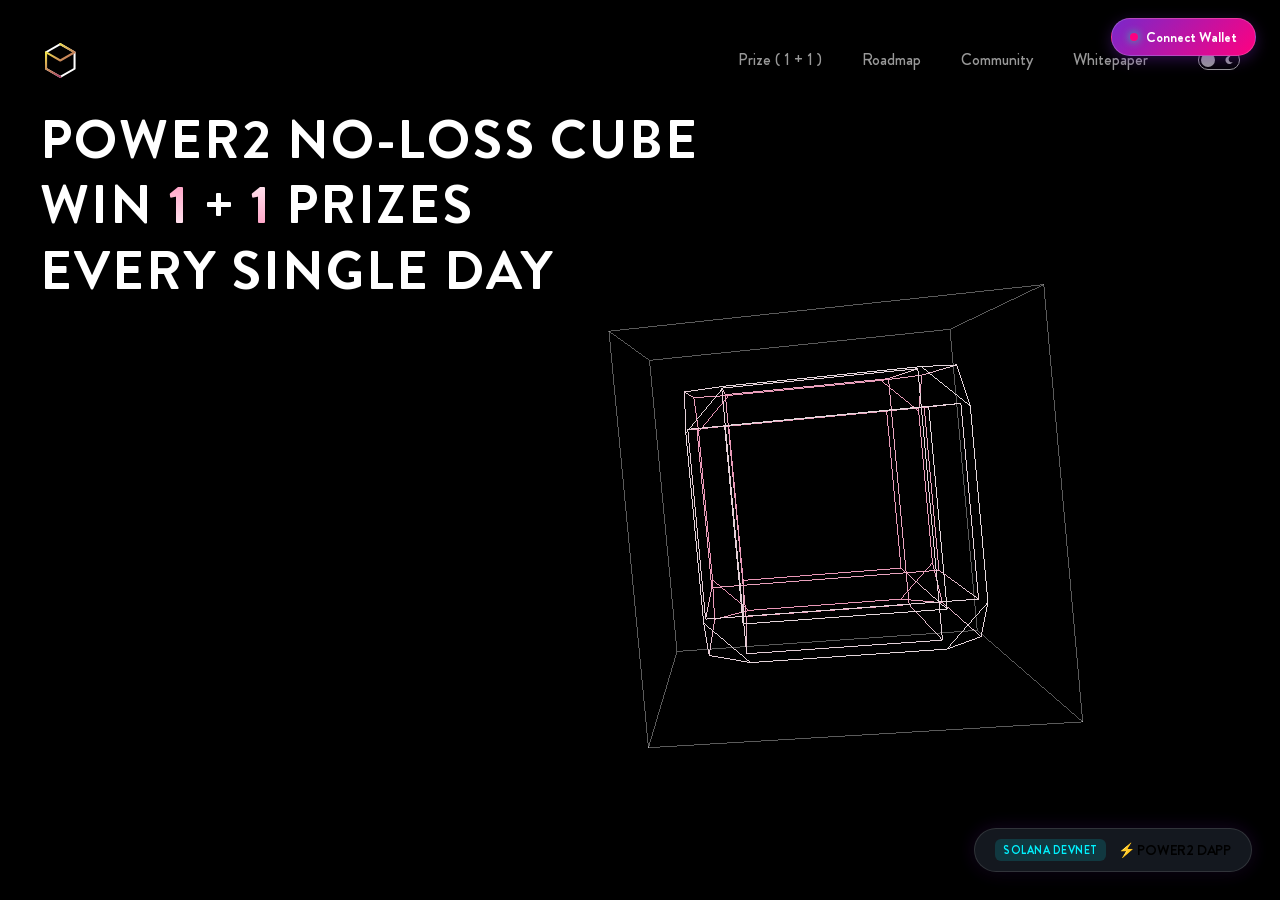
==== commit 5e32db43: "feat: add GitHub Pages deploy action, universal subpath support, and explicit Phantom/Solflare walle" ====
--- a/index.html
+++ b/index.html
@@ -2,26 +2,58 @@
 <html lang="en">
 <head>
   <meta charset="utf-8"/>
-  <link rel="icon" href="/favicon.png"/>
+  <link rel="icon" href="./favicon.png"/>
   <meta name="viewport" content="width=device-width,initial-scale=1"/>
   <meta name="theme-color" content="#000000"/>
   <meta name="description" content="POWER2 - Free to play no-loss dual-lottos on Solana"/>
-  <link rel="apple-touch-icon" href="/logo192.png"/>
-  <link rel="manifest" href="/manifest.json"/>
+  <link rel="apple-touch-icon" href="./logo192.png"/>
+  <link rel="manifest" href="./manifest.json"/>
   <title>POWER2 | No-Loss Dual-Lottos on Solana</title>
   
+  <script>
+    // Universal Path Resolver: seamlessly supports GitHub Pages subpath (/p-2/) and root domain (Cloudflare/Firebase)
+    (function() {
+      var isSubpath = window.location.pathname.startsWith('/p-2');
+      var prefix = isSubpath ? '/p-2' : '';
+      window.__webpack_public_path__ = isSubpath ? '/p-2/' : '/';
+      if (prefix) {
+        var origFetch = window.fetch;
+        if (origFetch) {
+          window.fetch = function(url, init) {
+            if (typeof url === 'string') {
+              if (url.startsWith('/assets/') || url.startsWith('/static/')) {
+                url = prefix + url;
+              }
+            }
+            return origFetch.call(this, url, init);
+          };
+        }
+        var origOpen = XMLHttpRequest.prototype.open;
+        XMLHttpRequest.prototype.open = function(method, url) {
+          var args = Array.prototype.slice.call(arguments);
+          if (typeof url === 'string') {
+            if (url.startsWith('/assets/') || url.startsWith('/static/')) {
+              args[1] = prefix + url;
+            }
+          }
+          return origOpen.apply(this, args);
+        };
+      }
+    })();
+  </script>
+
   <!-- Original Styles & dApp Styles -->
-  <link href="/static/css/main.1707a6ef.css" rel="stylesheet">
-  <link href="/static/css/dapp-adapter.css" rel="stylesheet">
+  <link href="./static/css/main.1707a6ef.css" rel="stylesheet">
+  <link href="./static/css/dapp-adapter.css" rel="stylesheet">
   
   <!-- Solana Web3 Library -->
-  <script src="/static/js/solana-web3.min.js"></script>
+  <script src="./static/js/solana-web3.min.js"></script>
   
   <!-- Original 3D Bundle -->
-  <script defer="defer" src="/static/js/main.46527fe2.js"></script>
+  <script defer="defer" src="./static/js/main.46527fe2.js"></script>
   
   <!-- POWER2 Web3 dApp Controller -->
-  <script defer="defer" src="/static/js/dapp-adapter.js"></script>
+  <script defer="defer" src="./static/js/dapp-adapter.js"></script>
 </head>
 <body>
   <noscript>You need to enable JavaScript to run this app.</noscript>
--- a/static/css/dapp-adapter.css
+++ b/static/css/dapp-adapter.css
@@ -1,7 +1,7 @@
 /* POWER2 Solana dApp Stylesheet */
 :root {
   --p2-bg: rgba(13, 17, 23, 0.85);
-  --p2-card: rgba(22, 27, 34, 0.88);
+  --p2-card: rgba(22, 27, 34, 0.92);
   --p2-border: rgba(255, 255, 255, 0.12);
   --p2-border-hover: rgba(121, 40, 202, 0.6);
   --p2-text: #FFFFFF;
@@ -174,6 +174,82 @@
   overflow-y: auto;
 }
 
+/* Wallet Selection Card */
+.p2-wallet-section {
+  background: rgba(255, 255, 255, 0.03);
+  border: 1px solid var(--p2-border);
+  border-radius: 16px;
+  padding: 16px;
+  margin-bottom: 20px;
+}
+
+.p2-wallet-select-grid {
+  display: grid;
+  grid-template-columns: 1fr 1fr;
+  gap: 10px;
+  margin-top: 10px;
+}
+
+.p2-wallet-opt-btn {
+  display: flex;
+  align-items: center;
+  justify-content: center;
+  gap: 8px;
+  background: rgba(255, 255, 255, 0.06);
+  border: 1px solid var(--p2-border);
+  border-radius: 12px;
+  padding: 12px 14px;
+  color: #fff;
+  font-size: 14px;
+  font-weight: 600;
+  cursor: pointer;
+  transition: all 0.2s ease;
+}
+
+.p2-wallet-opt-btn:hover {
+  background: rgba(255, 255, 255, 0.12);
+  border-color: var(--p2-cyan);
+  transform: translateY(-1px);
+}
+
+.p2-wallet-opt-btn.phantom:hover {
+  border-color: #AB9FF2;
+  box-shadow: 0 0 15px rgba(171, 159, 242, 0.3);
+}
+
+.p2-wallet-opt-btn.solflare:hover {
+  border-color: #FC7227;
+  box-shadow: 0 0 15px rgba(252, 114, 39, 0.3);
+}
+
+.p2-connected-bar {
+  display: flex;
+  align-items: center;
+  justify-content: space-between;
+  background: rgba(0, 245, 160, 0.08);
+  border: 1px solid rgba(0, 245, 160, 0.25);
+  border-radius: 12px;
+  padding: 10px 14px;
+  margin-bottom: 20px;
+}
+
+.p2-disconnect-btn {
+  background: rgba(255, 255, 255, 0.08);
+  border: 1px solid var(--p2-border);
+  color: var(--p2-text-dim);
+  border-radius: 8px;
+  padding: 4px 10px;
+  font-size: 12px;
+  cursor: pointer;
+  transition: all 0.2s;
+}
+
+.p2-disconnect-btn:hover {
+  background: rgba(255, 77, 77, 0.2);
+  color: #FF4D4D;
+  border-color: #FF4D4D;
+}
+
 /* Stats Grid */
 .p2-stats-grid {
   display: grid;
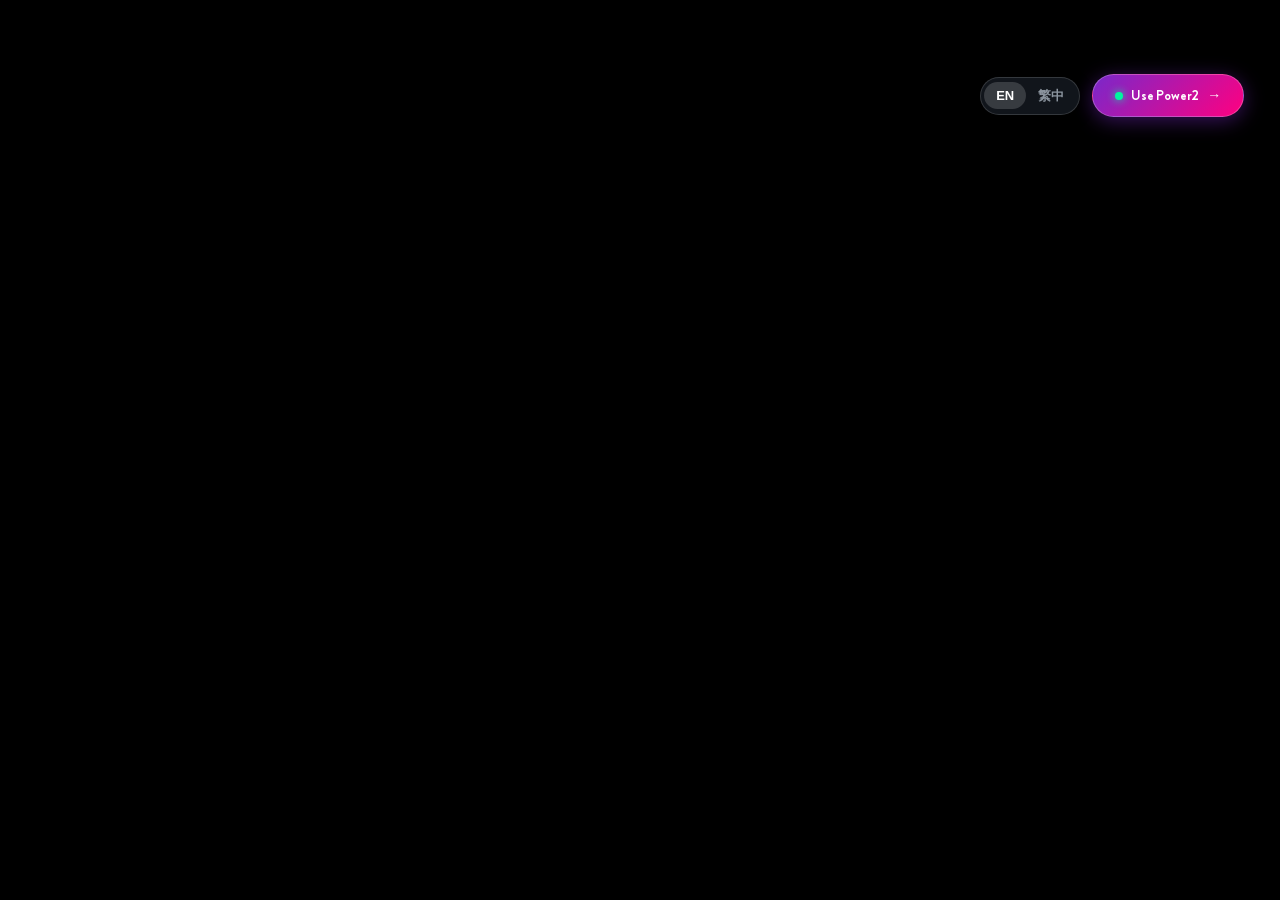
==== commit 2da3d284: "feat: separate landing and dApp pages, fix GitHub Pages 3D asset paths, add bilingual support" ====
--- a/index.html
+++ b/index.html
@@ -15,6 +15,7 @@
     (function() {
       var isSubpath = window.location.pathname.startsWith('/p-2');
       var prefix = isSubpath ? '/p-2' : '';
+      window.__POWER2_BASE_PATH__ = isSubpath ? '/p-2/' : '/';
       window.__webpack_public_path__ = isSubpath ? '/p-2/' : '/';
       if (prefix) {
         var origFetch = window.fetch;
@@ -42,18 +43,18 @@
     })();
   </script>
 
-  <!-- Original Styles & dApp Styles -->
+  <!-- Original 3D Styles -->
   <link href="./static/css/main.1707a6ef.css" rel="stylesheet">
-  <link href="./static/css/dapp-adapter.css" rel="stylesheet">
   
-  <!-- Solana Web3 Library -->
-  <script src="./static/js/solana-web3.min.js"></script>
+  <!-- Landing Page Custom Styles (Language Switcher & Use Power2 CTA) -->
+  <link href="./static/css/landing-extras.css" rel="stylesheet">
   
+  <!-- i18n & Landing Initializer -->
+  <script src="./static/js/i18n.js"></script>
+  <script defer="defer" src="./static/js/landing-init.js"></script>
+
   <!-- Original 3D Bundle -->
   <script defer="defer" src="./static/js/main.46527fe2.js"></script>
-  
-  <!-- POWER2 Web3 dApp Controller -->
-  <script defer="defer" src="./static/js/dapp-adapter.js"></script>
 </head>
 <body>
   <noscript>You need to enable JavaScript to run this app.</noscript>
--- a/static/css/main.1707a6ef.css
+++ b/static/css/main.1707a6ef.css
@@ -1,2 +1,2 @@
-html{-webkit-font-smoothing:antialiased;-moz-osx-font-smoothing:grayscale;-webkit-text-size-adjust:100%;font-size:12px}body,html{height:100%;width:100%}body,html{font-family:Brandon Grotesque,sans-serif;letter-spacing:.1rem;margin:0;position:absolute}body{background-color:#000}body.is-light-mode{background-color:#fff}.App{height:100vh;position:absolute;width:100vw}.bg-canvas{bottom:0;height:100%;left:0;position:fixed;right:0;top:0;width:100%;z-index:-1}.latin{letter-spacing:0}*,:after,:before{-webkit-tap-highlight-color:transparent;box-sizing:border-box}a{color:inherit;text-decoration:none}li,ul{list-style:none;padding:0}h1,h2,h3,h4,li,p,ul{margin:0}button,input{-webkit-appearance:none;appearance:none;border:none;font-size:1rem;outline:none;padding:0}button{-webkit-tap-highlight-color:transparent;background:none;cursor:pointer}.IIV::-webkit-media-controls-play-button,.IIV::-webkit-media-controls-start-playback-button{opacity:0;pointer-events:none;width:5px}.mobile-only{display:none}@media only screen and (max-width:768px){.mobile-only{display:block}}.small-only{display:none}@media only screen and (max-width:1080px){.small-only{display:block}}.desktop-only{display:block}@media only screen and (max-width:768px){.desktop-only{display:none}}h1{font-size:68px;font-weight:700;letter-spacing:2px;line-height:1.2em;margin:0 0 40px;text-transform:uppercase;will-change:color}@media only screen and (max-width:1440px){h1{font-size:54.4px}}@media only screen and (max-width:768px){h1{font-size:40.8px}}h2{font-size:52px;font-weight:700;letter-spacing:1px;line-height:1.2em;margin:0 0 40px;text-transform:uppercase;will-change:color}@media only screen and (max-width:1440px){h2{font-size:41.6px}}@media only screen and (max-width:768px){h2{font-size:31.2px}}h3{font-size:30px;font-weight:700;letter-spacing:1px;line-height:2em;margin:10px 0 20px;text-transform:uppercase;will-change:color}@media only screen and (max-width:1440px){h3{font-size:24px}}@media only screen and (max-width:768px){h3{font-size:18px}}p{font-size:22px;font-weight:400;letter-spacing:0;line-height:1.5em;margin:0 0 20px;will-change:color}@media only screen and (max-width:1440px){p{font-size:17.6px}}@media only screen and (max-width:768px){p{font-size:16px}}a{font-size:16px;font-weight:500;letter-spacing:0;line-height:1.5em;margin:0;will-change:color}@media only screen and (max-width:768px){a{font-size:22.4px}}a:hover{cursor:pointer}a,h1,h2,h3,h4,li,p,span{color:#fff}.is-light-mode a,.is-light-mode h1,.is-light-mode h2,.is-light-mode h3,.is-light-mode h4,.is-light-mode li,.is-light-mode p,.is-light-mode span{color:#333}@font-face{font-display:swap;font-family:Brandon Grotesque;font-style:normal;font-weight:700;src:url(/static/media/BrandonGrotesque-Bold.70bb7744cd95f84d262f.woff2) format("woff2"),url(/static/media/BrandonGrotesque-Bold.f5217d06a02aea14196d.woff) format("woff"),url(/static/media/BrandonGrotesque-Bold.9e1142fc1b150b7c5e38.ttf) format("truetype")}@font-face{font-display:swap;font-family:Brandon Grotesque;font-style:normal;font-weight:500;src:url(/static/media/BrandonGrotesque-Medium.8445452c60d8004bcbf1.woff2) format("woff2"),url(/static/media/BrandonGrotesque-Medium.53222b2ed720de30326d.woff) format("woff"),url(/static/media/BrandonGrotesque-Medium.d284ae6f56318eb5f317.ttf) format("truetype")}@font-face{font-display:swap;font-family:Brandon Grotesque;font-style:normal;font-weight:400;src:url(/static/media/BrandonGrotesque.bdf40ed66162572c259e.woff2) format("woff2"),url(/static/media/BrandonGrotesque.3e11fa59673eda60ccfa.woff) format("woff"),url(/static/media/BrandonGrotesque.bbd903d2bd23301c5940.ttf) format("truetype")}@font-face{font-display:swap;font-family:Brandon Grotesque;font-style:normal;font-weight:300;src:url(/static/media/BrandonGrotesque-Light.c75fc38e2dc8380fe2b5.woff2) format("woff2"),url(/static/media/BrandonGrotesque-Light.0f63fe4fc2b87d517672.woff) format("woff"),url(/static/media/BrandonGrotesque-Light.2d853e48d11ab568c553.ttf) format("truetype")}@font-face{font-display:swap;font-family:DIN Condensed;font-style:normal;font-weight:700;src:url(/static/media/DINCondensed-Bold.c1305f669cf4be18900f.woff2) format("woff2"),url(/static/media/DINCondensed-Bold.63a9ce51dbb0d5bf0d72.woff) format("woff"),url(/static/media/DINCondensed-Bold.87bc37ae9895c4530a32.ttf) format("truetype")}.style_scene__\+b20m{height:100vh;left:0;position:absolute;top:0;width:100vw}.screen_screen__HIrW0{align-items:center;display:flex;justify-content:flex-start;left:0;position:absolute;width:100vw}.screen_screen__HIrW0.screen_column__PnmaF{flex-direction:column;justify-content:center}.screen_screen__HIrW0.screen_fluid__UvJ\+T{position:relative}.screen_screen__HIrW0.screen_secondPart__K75K9{flex-direction:column;height:700vh;justify-content:space-between;top:550vh}@media only screen and (max-width:768px){.screen_screen__HIrW0.screen_secondPart__K75K9.screen_isMobile__Xmgg2{height:500vh}}.screen_screen__HIrW0 .screen_backgroundGradient__qQUO0{background-color:rgba(0,0,0,.6);display:none;height:100%;left:0;-webkit-mask-image:linear-gradient(0deg,transparent 0,#000 25%,#000 75%,transparent 95%);mask-image:linear-gradient(0deg,transparent 0,#000 25%,#000 75%,transparent 95%);position:absolute;top:0;width:100%}@media only screen and (max-width:768px){.screen_screen__HIrW0 .screen_backgroundGradient__qQUO0{display:block}}.screen_screen__HIrW0 .screen_content__kTXpy{align-items:flex-start;display:flex;flex-direction:column;flex-grow:0;flex-shrink:0;justify-content:center;margin-left:5%;padding:0 0 0 20px;position:relative;width:45%}@media only screen and (max-width:1080px){.screen_screen__HIrW0 .screen_content__kTXpy{width:55%}}@media only screen and (max-width:768px){.screen_screen__HIrW0 .screen_content__kTXpy{margin:0;padding:0 30px;width:100%}}.screen_screen__HIrW0 .screen_content__kTXpy p{max-width:85%}@media only screen and (max-width:768px){.screen_screen__HIrW0 .screen_content__kTXpy p{max-width:100%}}.screen_screen__HIrW0 .screen_content__kTXpy.screen_wide__pn2lm{width:70%}.screen_screen__HIrW0 .screen_content__kTXpy.screen_wide__pn2lm p{max-width:80%}@media only screen and (max-width:1080px){.screen_screen__HIrW0 .screen_content__kTXpy.screen_wide__pn2lm p{max-width:80%}}@media only screen and (max-width:768px){.screen_screen__HIrW0 .screen_content__kTXpy.screen_wide__pn2lm{width:100%}.screen_screen__HIrW0 .screen_content__kTXpy.screen_wide__pn2lm p{max-width:100%}}.screen_screen__HIrW0.screen_alignRight__8Z0ri{justify-content:flex-end}.screen_screen__HIrW0.screen_alignRight__8Z0ri .screen_content__kTXpy{margin-left:0;padding:0 40px 0 0;width:50%}@media only screen and (max-width:1080px){.screen_screen__HIrW0.screen_alignRight__8Z0ri .screen_content__kTXpy{width:60%}}@media only screen and (max-width:768px){.screen_screen__HIrW0.screen_alignRight__8Z0ri .screen_content__kTXpy{margin:0;padding:0 30px;width:100%}}.screen_screen__HIrW0.screen_alignRight__8Z0ri .screen_content__kTXpy.screen_prizes1__f0NyV{padding-left:8vw}@media only screen and (max-width:768px){.screen_screen__HIrW0.screen_alignRight__8Z0ri .screen_content__kTXpy.screen_prizes1__f0NyV{padding-left:4vw;padding-left:30px}}.screen_gradient1__te-uC{-webkit-text-fill-color:transparent;background:-webkit-linear-gradient(90deg,#fff,#ff87b5);-webkit-background-clip:text;color:#fff}.screen_gradient2__AFnqA{-webkit-text-fill-color:transparent;background:-webkit-linear-gradient(90deg,#ff87b5,#fff);-webkit-background-clip:text;color:#fff}.screen_big1__wrcFn{display:inline-block;font-size:250px;font-weight:300;left:50%;line-height:1;margin-left:-56px;position:absolute;text-align:center;top:15vh;width:100px}@media only screen and (max-width:1080px){.screen_big1__wrcFn{left:60%}}@media only screen and (max-width:768px){.screen_big1__wrcFn{font-size:150px;left:30%;top:5vh}}.screen_alignRight__8Z0ri .screen_big1__wrcFn{bottom:15vh;top:auto}@media only screen and (max-width:1080px){.screen_alignRight__8Z0ri .screen_big1__wrcFn{left:40%}}@media only screen and (max-width:768px){.screen_alignRight__8Z0ri .screen_big1__wrcFn{bottom:5vh;left:70%;top:auto}}.screen_separator__okyYP{border-top:1px solid #fff;left:-50vw;position:absolute;top:400vh;-webkit-transform:rotate(-10deg);transform:rotate(-10deg);-webkit-transform-origin:center top;transform-origin:center top;width:200vw}.screen_separator__okyYP .screen_plusIcon__7GG3x{height:120px;left:50%;margin:-60px 0 0 -60px;position:absolute;top:0;-webkit-transform:rotate(10deg);transform:rotate(10deg);width:120px}@media only screen and (max-width:768px){.screen_separator__okyYP .screen_plusIcon__7GG3x{height:80px;margin:-40px 0 0 -40px;width:80px}}.screen_separator__okyYP .screen_plusIcon__7GG3x path{stroke-width:2px;fill:#000;stroke:#fff}.screen_separator__okyYP.screen_isLightMode__cIhWw{background-color:#fff;border-top:1px solid #000}.screen_separator__okyYP.screen_isLightMode__cIhWw .screen_plusIcon__7GG3x path{fill:#fff;stroke:#000}.screen_specialI__9o3HB{-webkit-text-fill-color:transparent;background:-webkit-linear-gradient(90deg,#ff87b5,#fff);-webkit-background-clip:text;color:#fff;text-transform:lowercase}.screen_videoContainer__EMRuc{height:0;padding-top:35vw;pointer-events:none;position:absolute;right:5vw;top:15vh;width:35vw}@media only screen and (max-width:1080px){.screen_videoContainer__EMRuc{padding-top:50vw;right:-10vw;top:5vh;width:50vw}}@media only screen and (max-width:768px){.screen_videoContainer__EMRuc{right:5vw}}.screen_xlTitle__nrNss{font-size:85px;font-weight:700;letter-spacing:2px;line-height:1.1em;margin:0 0 10px -80px;position:relative;will-change:color}@media only screen and (max-width:1080px){.screen_xlTitle__nrNss{font-size:68px;margin-left:-60px}}@media only screen and (max-width:768px){.screen_xlTitle__nrNss{font-size:52px;margin-left:-40px}}.screen_xlTitle__nrNss .screen_bullet__d5xOv{display:inline-block;font-size:60px;position:relative;-webkit-transform:translateY(-16px);transform:translateY(-16px)}@media only screen and (max-width:1080px){.screen_xlTitle__nrNss .screen_bullet__d5xOv{font-size:50px;-webkit-transform:translateY(-8px);transform:translateY(-8px)}}@media only screen and (max-width:768px){.screen_xlTitle__nrNss .screen_bullet__d5xOv{font-size:40px;-webkit-transform:translateY(-8px);transform:translateY(-8px)}}.screen_xlTitle__nrNss .screen_count__a9ZKP{left:324px;position:absolute;top:0}@media only screen and (max-width:1080px){.screen_xlTitle__nrNss .screen_count__a9ZKP{left:268px}}@media only screen and (max-width:768px){.screen_xlTitle__nrNss .screen_count__a9ZKP{left:208px}}.screen_xlTitle__nrNss .screen_super__aGoCU{display:inline-block;font-size:68px;font-weight:700;position:relative;-webkit-transform:translate3d(0,-20px,0);transform:translate3d(0,-20px,0)}@media only screen and (max-width:1080px){.screen_xlTitle__nrNss .screen_super__aGoCU{font-size:54.4px}}.screen_center__zgmKH{align-items:center;display:flex;flex-direction:column;flex-grow:0;flex-shrink:0;justify-content:center;padding:40px;text-align:center;width:100%}@media only screen and (max-width:768px){.screen_center__zgmKH{padding:0}}.screen_center__zgmKH.screen_row__t7eG8{align-items:flex-end;flex-direction:row}@media only screen and (max-width:1080px){.screen_center__zgmKH.screen_row__t7eG8{align-items:flex-start;flex-direction:column}}.screen_center__zgmKH .screen_left__fmvym,.screen_center__zgmKH .screen_right__MkxrU{align-items:flex-start;display:flex;flex-direction:column;flex-shrink:1;justify-content:flex-end;padding:0 10% 0 0;text-align:left;width:50%}.screen_center__zgmKH .screen_left__fmvym h2:last-child,.screen_center__zgmKH .screen_left__fmvym p:last-child,.screen_center__zgmKH .screen_right__MkxrU h2:last-child,.screen_center__zgmKH .screen_right__MkxrU p:last-child{margin-bottom:0}@media only screen and (max-width:1080px){.screen_center__zgmKH .screen_left__fmvym,.screen_center__zgmKH .screen_right__MkxrU{padding:0 10%;width:70%}.screen_center__zgmKH .screen_left__fmvym h2:last-child,.screen_center__zgmKH .screen_left__fmvym p:last-child,.screen_center__zgmKH .screen_right__MkxrU h2:last-child,.screen_center__zgmKH .screen_right__MkxrU p:last-child{margin-bottom:20px}}@media only screen and (max-width:768px){.screen_center__zgmKH .screen_left__fmvym,.screen_center__zgmKH .screen_right__MkxrU{padding:0 20px;width:100%}}.screen_center__zgmKH .screen_left__fmvym{padding:0 0 0 10%}@media only screen and (max-width:1080px){.screen_center__zgmKH .screen_left__fmvym{padding:0 0 0 10%}}@media only screen and (max-width:768px){.screen_center__zgmKH .screen_left__fmvym{padding:0 20px}}.screen_puppyImage__4g4UH{position:absolute;right:10vw;top:-10vh;width:15vw}@media only screen and (max-width:1080px){.screen_puppyImage__4g4UH{right:0;top:-20vh;width:20vw}}@media only screen and (max-width:768px){.screen_puppyImage__4g4UH{right:40%;top:-15vh;width:20vw}}.is-light-mode .screen_puppyImage__4g4UH{-webkit-filter:invert(1);filter:invert(1)}.screen_virtuousCycle__ZF3Iy{align-items:center;display:flex;flex-direction:column;flex-grow:0;flex-shrink:0;justify-content:flex-start;padding:40px;text-align:center;width:90%}.screen_virtuousCycle__ZF3Iy .screen_scrollLabel__50aek{bottom:-10px;display:none;font-size:22px;font-size:12px;font-weight:400;left:50%;letter-spacing:0;line-height:1.5em;margin:0 0 20px -50px;opacity:.4;position:absolute;text-align:center;width:100px;will-change:color}@media only screen and (max-width:1440px){.screen_virtuousCycle__ZF3Iy .screen_scrollLabel__50aek{font-size:17.6px}}@media only screen and (max-width:768px){.screen_virtuousCycle__ZF3Iy .screen_scrollLabel__50aek{display:block;font-size:16px}}@media only screen and (max-width:1080px){.screen_virtuousCycle__ZF3Iy{padding:20px}}@media only screen and (max-width:768px){.screen_virtuousCycle__ZF3Iy{display:block;-webkit-mask-image:linear-gradient(90deg,transparent 0,#000 10%,#000 90%,transparent);mask-image:linear-gradient(90deg,transparent 0,#000 10%,#000 90%,transparent);overflow-x:scroll;padding:10px 20px 60px}}.screen_virtuousCycle__ZF3Iy img{width:80%}@media only screen and (max-width:1080px){.screen_virtuousCycle__ZF3Iy img{width:100%}}@media only screen and (max-width:768px){.screen_virtuousCycle__ZF3Iy img{width:200%}}.screen_roadmapWrapper__oMe\+o{margin-left:2.5vw;margin-top:40px;width:60vw}@media only screen and (max-width:1080px){.screen_roadmapWrapper__oMe\+o{margin-top:20px;width:75vw}}@media only screen and (max-width:768px){.screen_roadmapWrapper__oMe\+o{margin-left:2svw;width:98vw}}.screen_roadmapImage__YUcue circle,.screen_roadmapImage__YUcue line,.screen_roadmapImage__YUcue path{will-change:fill,stroke}.screen_roadmapImage__YUcue .cls-1,.screen_roadmapImage__YUcue .cls-5{fill:none;stroke-miterlimit:10}.screen_roadmapImage__YUcue .cls-1{stroke:#fff}.screen_roadmapImage__YUcue .cls-2{fill:#fff}.screen_roadmapImage__YUcue .cls-3{fill:#221f20;font-family:DINCondensed-Bold,DIN Condensed;font-size:25.51px;font-weight:700;letter-spacing:.05em}.screen_roadmapImage__YUcue .cls-4{fill:#f3f3f3}.screen_roadmapImage__YUcue .cls-5{stroke:#fff;stroke-width:.62px}.screen_roadmapImage__YUcue .cls-6{fill:#fff}.screen_roadmapImage__YUcue .cls-7{fill:#bcbec0}.screen_logoSimple__KsJbP{margin-bottom:30px;width:30px}.screen_logoSimple__KsJbP path{fill:#fff!important;will-change:fill}@media only screen and (max-width:1440px){.screen_logoSimple__KsJbP{margin-bottom:20px;width:30px}}.screen_buttonWrapper__3QuHs{margin:0 0 60px}.screen_footer__Olnk0{align-items:center;bottom:60px;display:flex;justify-content:center;margin-top:20px;position:absolute;width:100%}.screen_footer__Olnk0 .screen_link__4U2J3{color:#fff;display:inline-block;font-family:DIN Condensed;font-size:30px;font-weight:700;margin:0 40px;will-change:color}@media only screen and (max-width:768px){.screen_footer__Olnk0 .screen_link__4U2J3{font-size:22px}}@media only screen and (max-width:1080px){.screen_footer__Olnk0 .screen_link__4U2J3{margin:0 20px}}@media only screen and (max-width:768px){.screen_footer__Olnk0 .screen_link__4U2J3{margin:0 10px}}.is-light-mode .screen_screen__HIrW0 .screen_backgroundGradient__qQUO0{background-color:hsla(0,0%,100%,.8)}.is-light-mode .screen_logoSimple__KsJbP path{fill:#000!important}.is-light-mode .screen_footer__Olnk0 .screen_link__4U2J3{color:#000}.is-light-mode .screen_roadmapImage__YUcue .cls-1{stroke:#333}.is-light-mode .screen_roadmapImage__YUcue .cls-2{fill:#333}.is-light-mode .screen_roadmapImage__YUcue .cls-3{fill:#fff;font-family:DINCondensed-Bold,DIN Condensed;font-size:25.51px;font-weight:700;letter-spacing:.05em}.is-light-mode .screen_roadmapImage__YUcue .cls-4{fill:#333}.is-light-mode .screen_roadmapImage__YUcue .cls-5{stroke:#333;stroke-width:.62px}.is-light-mode .screen_roadmapImage__YUcue .cls-6,.is-light-mode .screen_roadmapImage__YUcue .cls-7{fill:#333}.is-light-mode .screen_puppyImage__4g4UH .cls-1{fill:none;stroke:#333;stroke-miterlimit:10}.screen1_screen__uJoyN{align-items:flex-start;display:flex;height:100vh;justify-content:center;left:0;padding-top:68px;position:absolute;width:100vw}.screen1_content__f1Wyr{align-items:flex-start;display:flex;flex-direction:column;flex-grow:0;flex-shrink:0;justify-content:flex-start;padding:40px;pointer-events:none;width:100%}@media only screen and (max-width:768px){.screen1_content__f1Wyr{padding:40px 30px}}.screen1_titleLine2__b5nwS,.screen1_titleLine__Gu96r{display:inline-block;opacity:0;position:relative;-webkit-transform:translate3d(0,-20px,0);transform:translate3d(0,-20px,0)}.screen1_titleLine2__b5nwS:first-child,.screen1_titleLine__Gu96r:first-child{transition:opacity 1s cubic-bezier(.65,0,.35,1) .1s,-webkit-transform 1s cubic-bezier(.33,1,.68,1) .1s;transition:opacity 1s cubic-bezier(.65,0,.35,1) .1s,transform 1s cubic-bezier(.33,1,.68,1) .1s;transition:opacity 1s cubic-bezier(.65,0,.35,1) .1s,transform 1s cubic-bezier(.33,1,.68,1) .1s,-webkit-transform 1s cubic-bezier(.33,1,.68,1) .1s}.screen1_titleLine2__b5nwS:nth-child(2),.screen1_titleLine__Gu96r:nth-child(2){transition:opacity 1s cubic-bezier(.65,0,.35,1) .2s,-webkit-transform 1s cubic-bezier(.33,1,.68,1) .2s;transition:opacity 1s cubic-bezier(.65,0,.35,1) .2s,transform 1s cubic-bezier(.33,1,.68,1) .2s;transition:opacity 1s cubic-bezier(.65,0,.35,1) .2s,transform 1s cubic-bezier(.33,1,.68,1) .2s,-webkit-transform 1s cubic-bezier(.33,1,.68,1) .2s}.screen1_titleLine2__b5nwS:nth-child(3),.screen1_titleLine__Gu96r:nth-child(3){transition:opacity 1s cubic-bezier(.65,0,.35,1) .3s,-webkit-transform 1s cubic-bezier(.33,1,.68,1) .3s;transition:opacity 1s cubic-bezier(.65,0,.35,1) .3s,transform 1s cubic-bezier(.33,1,.68,1) .3s;transition:opacity 1s cubic-bezier(.65,0,.35,1) .3s,transform 1s cubic-bezier(.33,1,.68,1) .3s,-webkit-transform 1s cubic-bezier(.33,1,.68,1) .3s}.screen1_titleLine2__b5nwS:nth-child(4),.screen1_titleLine__Gu96r:nth-child(4){transition:opacity 1s cubic-bezier(.65,0,.35,1) .4s,-webkit-transform 1s cubic-bezier(.33,1,.68,1) .4s;transition:opacity 1s cubic-bezier(.65,0,.35,1) .4s,transform 1s cubic-bezier(.33,1,.68,1) .4s;transition:opacity 1s cubic-bezier(.65,0,.35,1) .4s,transform 1s cubic-bezier(.33,1,.68,1) .4s,-webkit-transform 1s cubic-bezier(.33,1,.68,1) .4s}.screen1_titleLine2__b5nwS:nth-child(5),.screen1_titleLine__Gu96r:nth-child(5){transition:opacity 1s cubic-bezier(.65,0,.35,1) .5s,-webkit-transform 1s cubic-bezier(.33,1,.68,1) .5s;transition:opacity 1s cubic-bezier(.65,0,.35,1) .5s,transform 1s cubic-bezier(.33,1,.68,1) .5s;transition:opacity 1s cubic-bezier(.65,0,.35,1) .5s,transform 1s cubic-bezier(.33,1,.68,1) .5s,-webkit-transform 1s cubic-bezier(.33,1,.68,1) .5s}.screen1_titleLine2__b5nwS:nth-child(6),.screen1_titleLine__Gu96r:nth-child(6){transition:opacity 1s cubic-bezier(.65,0,.35,1) .6s,-webkit-transform 1s cubic-bezier(.33,1,.68,1) .6s;transition:opacity 1s cubic-bezier(.65,0,.35,1) .6s,transform 1s cubic-bezier(.33,1,.68,1) .6s;transition:opacity 1s cubic-bezier(.65,0,.35,1) .6s,transform 1s cubic-bezier(.33,1,.68,1) .6s,-webkit-transform 1s cubic-bezier(.33,1,.68,1) .6s}.screen1_titleLine2__b5nwS:nth-child(7),.screen1_titleLine__Gu96r:nth-child(7){transition:opacity 1s cubic-bezier(.65,0,.35,1) .7s,-webkit-transform 1s cubic-bezier(.33,1,.68,1) .7s;transition:opacity 1s cubic-bezier(.65,0,.35,1) .7s,transform 1s cubic-bezier(.33,1,.68,1) .7s;transition:opacity 1s cubic-bezier(.65,0,.35,1) .7s,transform 1s cubic-bezier(.33,1,.68,1) .7s,-webkit-transform 1s cubic-bezier(.33,1,.68,1) .7s}.screen1_titleLine2__b5nwS:nth-child(8),.screen1_titleLine__Gu96r:nth-child(8){transition:opacity 1s cubic-bezier(.65,0,.35,1) .8s,-webkit-transform 1s cubic-bezier(.33,1,.68,1) .8s;transition:opacity 1s cubic-bezier(.65,0,.35,1) .8s,transform 1s cubic-bezier(.33,1,.68,1) .8s;transition:opacity 1s cubic-bezier(.65,0,.35,1) .8s,transform 1s cubic-bezier(.33,1,.68,1) .8s,-webkit-transform 1s cubic-bezier(.33,1,.68,1) .8s}.screen1_titleLine2__b5nwS:nth-child(9),.screen1_titleLine__Gu96r:nth-child(9){transition:opacity 1s cubic-bezier(.65,0,.35,1) .9s,-webkit-transform 1s cubic-bezier(.33,1,.68,1) .9s;transition:opacity 1s cubic-bezier(.65,0,.35,1) .9s,transform 1s cubic-bezier(.33,1,.68,1) .9s;transition:opacity 1s cubic-bezier(.65,0,.35,1) .9s,transform 1s cubic-bezier(.33,1,.68,1) .9s,-webkit-transform 1s cubic-bezier(.33,1,.68,1) .9s}.screen1_titleLine2__b5nwS:nth-child(10),.screen1_titleLine__Gu96r:nth-child(10){transition:opacity 1s cubic-bezier(.65,0,.35,1) 1s,-webkit-transform 1s cubic-bezier(.33,1,.68,1) 1s;transition:opacity 1s cubic-bezier(.65,0,.35,1) 1s,transform 1s cubic-bezier(.33,1,.68,1) 1s;transition:opacity 1s cubic-bezier(.65,0,.35,1) 1s,transform 1s cubic-bezier(.33,1,.68,1) 1s,-webkit-transform 1s cubic-bezier(.33,1,.68,1) 1s}@media only screen and (max-width:768px){.screen1_titleLine2__b5nwS,.screen1_titleLine__Gu96r{line-height:1.4em}.screen1_titleLine2__b5nwS.screen1_mobileTitle__\+o5v8,.screen1_titleLine__Gu96r.screen1_mobileTitle__\+o5v8{font-size:27.2px;line-height:1.1em}}.screen1_show__zqOSh .screen1_titleLine2__b5nwS,.screen1_show__zqOSh .screen1_titleLine__Gu96r{opacity:1;-webkit-transform:translateZ(0);transform:translateZ(0)}.styles_imageSequence__x7ePT{height:0;left:0;padding-top:100%;position:absolute;top:0;width:100%}.styles_imageSequence__x7ePT .styles_image__HD5rk{display:none;height:100%;left:0;position:absolute;top:0;width:100%}.styles_imageSequence__x7ePT .styles_image__HD5rk.styles_active__DdJzz{display:block}@-webkit-keyframes styles_rotate__qDS51{0%{-webkit-transform:translate3d(0,1px,0) rotate(0deg) scale(.9);transform:translate3d(0,1px,0) rotate(0deg) scale(.9)}to{-webkit-transform:translate3d(0,1px,0) rotate(1turn) scale(.9);transform:translate3d(0,1px,0) rotate(1turn) scale(.9)}}@keyframes styles_rotate__qDS51{0%{-webkit-transform:translate3d(0,1px,0) rotate(0deg) scale(.9);transform:translate3d(0,1px,0) rotate(0deg) scale(.9)}to{-webkit-transform:translate3d(0,1px,0) rotate(1turn) scale(.9);transform:translate3d(0,1px,0) rotate(1turn) scale(.9)}}.styles_buttonWrapper__diDog{height:240px;position:relative;width:240px}.styles_buttonWrapper__diDog .styles_button__cLVM3{border:1px solid #fff;border-radius:80px;cursor:pointer;height:160px;left:40px;position:absolute;top:40px;width:160px;will-change:border}.styles_buttonWrapper__diDog .styles_button__cLVM3 img,.styles_buttonWrapper__diDog .styles_button__cLVM3 svg{height:160px;left:50%;margin:-80px 0 0 -80px;pointer-events:none;position:absolute;top:50%;width:160px}.styles_buttonWrapper__diDog .styles_button__cLVM3 img.styles_arrow__-NckX,.styles_buttonWrapper__diDog .styles_button__cLVM3 svg.styles_arrow__-NckX{mix-blend-mode:difference}.styles_buttonWrapper__diDog .styles_button__cLVM3 img.styles_cta__3jS8R,.styles_buttonWrapper__diDog .styles_button__cLVM3 svg.styles_cta__3jS8R{-webkit-animation-duration:10s;animation-duration:10s;-webkit-animation-iteration-count:infinite;animation-iteration-count:infinite;-webkit-animation-name:styles_rotate__qDS51;animation-name:styles_rotate__qDS51;-webkit-animation-timing-function:linear;animation-timing-function:linear;opacity:0;-webkit-transform:scale(.9);transform:scale(.9);transition:opacity .5s cubic-bezier(.65,0,.35,1);will-change:transform,opacity}.styles_buttonWrapper__diDog .styles_button__cLVM3 img line,.styles_buttonWrapper__diDog .styles_button__cLVM3 img path,.styles_buttonWrapper__diDog .styles_button__cLVM3 svg line,.styles_buttonWrapper__diDog .styles_button__cLVM3 svg path{stroke:#fff;will-change:stroke}.styles_buttonWrapper__diDog .styles_button__cLVM3 .styles_inside__F627p{background-color:#fff;border-radius:80px;height:100%;left:0;pointer-events:none;position:absolute;top:0;-webkit-transform:scale(0);transform:scale(0);-webkit-transform-origin:center center;transform-origin:center center;transition:-webkit-transform .5s cubic-bezier(.33,1,.68,1);transition:transform .5s cubic-bezier(.33,1,.68,1);transition:transform .5s cubic-bezier(.33,1,.68,1),-webkit-transform .5s cubic-bezier(.33,1,.68,1);width:100%;will-change:transform}.styles_buttonWrapper__diDog .styles_button__cLVM3:hover .styles_cta__3jS8R{opacity:1;transition-delay:.25s}.styles_buttonWrapper__diDog .styles_button__cLVM3:hover .styles_inside__F627p{-webkit-transform:scale(1);transform:scale(1)}.is-light-mode .styles_buttonWrapper__diDog .styles_button__cLVM3{border:1px solid #000}.is-light-mode .styles_buttonWrapper__diDog .styles_button__cLVM3 svg{mix-blend-mode:normal}.is-light-mode .styles_buttonWrapper__diDog .styles_button__cLVM3 svg line,.is-light-mode .styles_buttonWrapper__diDog .styles_button__cLVM3 svg path{stroke:#000}.header_container__4bk0p{align-items:center;background-color:transparent;display:flex;flex-direction:row;height:80px;justify-content:space-between;padding:0 40px;width:100%;will-change:transform;z-index:999}@media only screen and (max-width:768px){.header_container__4bk0p{padding:0 30px;transition-duration:0ms}}.header_container__4bk0p .header_logo__TmkQW{cursor:pointer;height:35px;margin-left:5px}@media only screen and (max-width:768px){.header_container__4bk0p .header_logo__TmkQW{height:30px}}.header_container__4bk0p .header_logo__TmkQW .base-line{fill:#fff;will-change:fill,stroke}.header_container__4bk0p.header_inTop__IX92L{background-color:transparent;position:absolute}.header_container__4bk0p.header_goingDown__MrAmD{background-color:rgba(0,0,0,.8);position:fixed;transition:-webkit-transform .5s cubic-bezier(.33,1,.68,1);transition:transform .5s cubic-bezier(.33,1,.68,1);transition:transform .5s cubic-bezier(.33,1,.68,1),-webkit-transform .5s cubic-bezier(.33,1,.68,1)}.header_container__4bk0p.header_goingDown__MrAmD.header_lightMode__6TyZY{background-color:hsla(0,0%,100%,.9)}.header_container__4bk0p.header_goingUp__8PfhX{background-color:rgba(0,0,0,.8);position:fixed;transition:-webkit-transform .5s cubic-bezier(.33,1,.68,1);transition:transform .5s cubic-bezier(.33,1,.68,1);transition:transform .5s cubic-bezier(.33,1,.68,1),-webkit-transform .5s cubic-bezier(.33,1,.68,1)}.header_container__4bk0p.header_goingUp__8PfhX.header_lightMode__6TyZY{background-color:hsla(0,0%,100%,.9)}.header_container__4bk0p .header_burgerMenu__zXJ5I{display:inline-block;height:20px;position:relative;width:25px}.header_container__4bk0p .header_burgerMenu__zXJ5I .header_line__qnTRc{background-color:#fff;height:2px;left:0;opacity:1;position:absolute;-webkit-transform-origin:center center;transform-origin:center center;transition:opacity .25s cubic-bezier(.65,0,.35,1),-webkit-transform .25s cubic-bezier(.65,0,.35,1);transition:opacity .25s cubic-bezier(.65,0,.35,1),transform .25s cubic-bezier(.65,0,.35,1);transition:opacity .25s cubic-bezier(.65,0,.35,1),transform .25s cubic-bezier(.65,0,.35,1),-webkit-transform .25s cubic-bezier(.65,0,.35,1);width:100%}.header_container__4bk0p .header_burgerMenu__zXJ5I .header_line__qnTRc.header_top__U3URS{top:0}.header_container__4bk0p .header_burgerMenu__zXJ5I .header_line__qnTRc.header_middle1__3clNj,.header_container__4bk0p .header_burgerMenu__zXJ5I .header_line__qnTRc.header_middle2__zvPnS{margin-top:-1px;top:50%}.header_container__4bk0p .header_burgerMenu__zXJ5I .header_line__qnTRc.header_bottom__sQOWe{bottom:0}.header_container__4bk0p .header_burgerMenu__zXJ5I.header_open__MOaiE .header_line__qnTRc.header_bottom__sQOWe,.header_container__4bk0p .header_burgerMenu__zXJ5I.header_open__MOaiE .header_line__qnTRc.header_top__U3URS{opacity:0}.header_container__4bk0p .header_burgerMenu__zXJ5I.header_open__MOaiE .header_line__qnTRc.header_bottom__sQOWe,.header_container__4bk0p .header_burgerMenu__zXJ5I.header_open__MOaiE .header_line__qnTRc.header_top__U3URS{-webkit-transform:translate3d(0,10px,0) scale(0);transform:translate3d(0,10px,0) scale(0)}.header_container__4bk0p .header_burgerMenu__zXJ5I.header_open__MOaiE .header_line__qnTRc.header_middle1__3clNj{-webkit-transform:rotate(45deg);transform:rotate(45deg)}.header_container__4bk0p .header_burgerMenu__zXJ5I.header_open__MOaiE .header_line__qnTRc.header_middle2__zvPnS{-webkit-transform:rotate(-45deg);transform:rotate(-45deg)}.header_container__4bk0p.header_lightMode__6TyZY .header_burgerMenu__zXJ5I .header_line__qnTRc{background-color:#333}.header_container__4bk0p.header_lightMode__6TyZY .header_logo__TmkQW .base-line{fill:#333}.menu_menu__-jKP\+{align-items:center;display:flex;flex-direction:row;position:relative}@media only screen and (max-width:768px){.menu_menu__-jKP\+{flex-direction:column}}.menu_menu__-jKP\+ .menu_links__-ACGj{display:inline-block;margin:0;padding:0;position:relative}@media only screen and (max-width:768px){.menu_menu__-jKP\+ .menu_links__-ACGj{display:flex;flex-direction:column}}.menu_menu__-jKP\+ .menu_links__-ACGj .menu_link__hdLur{color:#999;display:inline-block;font-size:16px;font-weight:500;letter-spacing:0;line-height:1.5em;margin:0;padding:0 20px;position:relative;will-change:color}@media only screen and (max-width:768px){.menu_menu__-jKP\+ .menu_links__-ACGj .menu_link__hdLur{font-size:22.4px}}.menu_menu__-jKP\+ .menu_links__-ACGj .menu_link__hdLur:hover{cursor:pointer}@media only screen and (max-width:768px){.menu_menu__-jKP\+ .menu_links__-ACGj .menu_link__hdLur{color:#ccc;margin:10px;text-align:center}}.menu_menu__-jKP\+ .menu_links__-ACGj .menu_link__hdLur:hover{color:#fff}.menu_menu__-jKP\+ .menu_links__-ACGj .menu_link__hdLur:after{background-color:#fff;bottom:-6px;content:" ";height:1px;left:50%;margin-left:-15px;position:absolute;-webkit-transform:scaleX(0);transform:scaleX(0);transition:-webkit-transform .5s cubic-bezier(.65,0,.35,1);transition:transform .5s cubic-bezier(.65,0,.35,1);transition:transform .5s cubic-bezier(.65,0,.35,1),-webkit-transform .5s cubic-bezier(.65,0,.35,1);width:30px;will-change:transform}.menu_menu__-jKP\+ .menu_links__-ACGj .menu_link__hdLur.menu_isActive__DtVYv{color:#fff}.menu_menu__-jKP\+ .menu_links__-ACGj .menu_link__hdLur.menu_isActive__DtVYv:after{-webkit-transform:scaleX(1);transform:scaleX(1)}.menu_menu__-jKP\+.menu_lightMode__VKseS .menu_links__-ACGj .menu_link__hdLur{color:#666}@media only screen and (max-width:768px){.menu_menu__-jKP\+.menu_lightMode__VKseS .menu_links__-ACGj .menu_link__hdLur{color:#333}}.menu_menu__-jKP\+.menu_lightMode__VKseS .menu_links__-ACGj .menu_link__hdLur.menu_isActive__DtVYv,.menu_menu__-jKP\+.menu_lightMode__VKseS .menu_links__-ACGj .menu_link__hdLur:hover{color:#333}.menu_menu__-jKP\+.menu_lightMode__VKseS .menu_links__-ACGj .menu_link__hdLur:after{background-color:#333}.menu_menu__-jKP\+ .menu_darkmodeSwitch__bur\+r{border:1px solid #999;border-radius:10px;cursor:pointer;display:inline-block;height:20px;margin-left:30px;position:relative;width:42px;will-change:border}@media only screen and (max-width:768px){.menu_menu__-jKP\+ .menu_darkmodeSwitch__bur\+r{border-color:#999;border-radius:15px;height:30px;margin:60px 0;width:70px}}.menu_menu__-jKP\+ .menu_darkmodeSwitch__bur\+r .menu_knob__bpr6V{background-color:#999;border-radius:7px;display:inline-block;height:14px;left:2px;position:absolute;top:2px;-webkit-transform:translateZ(0);transform:translateZ(0);transition:-webkit-transform .5s cubic-bezier(.65,0,.35,1);transition:transform .5s cubic-bezier(.65,0,.35,1);transition:transform .5s cubic-bezier(.65,0,.35,1),-webkit-transform .5s cubic-bezier(.65,0,.35,1);width:14px;will-change:background-color,transform}@media only screen and (max-width:768px){.menu_menu__-jKP\+ .menu_darkmodeSwitch__bur\+r .menu_knob__bpr6V{background-color:#ccc;border-radius:14px;height:24px;width:24px}}.menu_menu__-jKP\+ .menu_darkmodeSwitch__bur\+r:hover .menu_knob__bpr6V{background-color:#fff}.menu_menu__-jKP\+ .menu_darkmodeSwitch__bur\+r .menu_switchIcon__N1mGK{align-items:center;display:flex;justify-content:center;opacity:1;position:absolute;transition:opacity .5s ease-in-out,-webkit-transform .5s cubic-bezier(.65,0,.35,1);transition:opacity .5s ease-in-out,transform .5s cubic-bezier(.65,0,.35,1);transition:opacity .5s ease-in-out,transform .5s cubic-bezier(.65,0,.35,1),-webkit-transform .5s cubic-bezier(.65,0,.35,1);will-change:opacity,transform}.menu_menu__-jKP\+ .menu_darkmodeSwitch__bur\+r .menu_switchIcon__N1mGK svg{height:100%;width:100%}.menu_menu__-jKP\+ .menu_darkmodeSwitch__bur\+r .menu_switchIcon__N1mGK.menu_moon__uFPNu{height:8px;right:6px;top:5px;-webkit-transform:translateZ(0);transform:translateZ(0);width:8px}@media only screen and (max-width:768px){.menu_menu__-jKP\+ .menu_darkmodeSwitch__bur\+r .menu_switchIcon__N1mGK.menu_moon__uFPNu{height:14px;right:8px;top:7px;width:14px}}.menu_menu__-jKP\+ .menu_darkmodeSwitch__bur\+r .menu_switchIcon__N1mGK.menu_moon__uFPNu svg path{fill:#999}@media only screen and (max-width:768px){.menu_menu__-jKP\+ .menu_darkmodeSwitch__bur\+r .menu_switchIcon__N1mGK.menu_moon__uFPNu svg path{fill:#ccc}}.menu_menu__-jKP\+ .menu_darkmodeSwitch__bur\+r .menu_switchIcon__N1mGK.menu_sun__n7\+4f{height:20px;left:2px;opacity:0;top:-1px;-webkit-transform:translate3d(5px,0,0);transform:translate3d(5px,0,0);width:20px}@media only screen and (max-width:768px){.menu_menu__-jKP\+ .menu_darkmodeSwitch__bur\+r .menu_switchIcon__N1mGK.menu_sun__n7\+4f{height:30px;width:30px}}.menu_menu__-jKP\+ .menu_darkmodeSwitch__bur\+r .menu_switchIcon__N1mGK.menu_sun__n7\+4f svg path{fill:#666}@media only screen and (max-width:768px){.menu_menu__-jKP\+ .menu_darkmodeSwitch__bur\+r .menu_switchIcon__N1mGK.menu_sun__n7\+4f svg path{fill:#333}}.menu_menu__-jKP\+.menu_lightMode__VKseS .menu_darkmodeSwitch__bur\+r{border:1px solid #666}@media only screen and (max-width:768px){.menu_menu__-jKP\+.menu_lightMode__VKseS .menu_darkmodeSwitch__bur\+r{border-color:#333}}.menu_menu__-jKP\+.menu_lightMode__VKseS .menu_darkmodeSwitch__bur\+r .menu_knob__bpr6V{background-color:#666;-webkit-transform:translate3d(22px,0,0);transform:translate3d(22px,0,0)}@media only screen and (max-width:768px){.menu_menu__-jKP\+.menu_lightMode__VKseS .menu_darkmodeSwitch__bur\+r .menu_knob__bpr6V{background-color:#333;-webkit-transform:translate3d(40px,0,0);transform:translate3d(40px,0,0)}}.menu_menu__-jKP\+.menu_lightMode__VKseS .menu_darkmodeSwitch__bur\+r:hover .menu_knob__bpr6V{background-color:#333}.menu_menu__-jKP\+.menu_lightMode__VKseS .menu_darkmodeSwitch__bur\+r .menu_switchIcon__N1mGK.menu_moon__uFPNu{opacity:0;-webkit-transform:translate3d(-5px,0,0);transform:translate3d(-5px,0,0)}.menu_menu__-jKP\+.menu_lightMode__VKseS .menu_darkmodeSwitch__bur\+r .menu_switchIcon__N1mGK.menu_sun__n7\+4f{opacity:1;-webkit-transform:translateZ(0);transform:translateZ(0)}.mobilemenu_mobileMenu__alm7r{align-items:center;background-color:#000;display:flex;flex-direction:column;height:100vh;justify-content:center;left:100vw;padding-top:60px;position:fixed;top:0;-webkit-transform-origin:center left;transform-origin:center left;transition:-webkit-transform .5s cubic-bezier(.65,0,.35,1);transition:transform .5s cubic-bezier(.65,0,.35,1);transition:transform .5s cubic-bezier(.65,0,.35,1),-webkit-transform .5s cubic-bezier(.65,0,.35,1);width:100vw}.mobilemenu_mobileMenu__alm7r.mobilemenu_lightMode__eIB3g{background-color:#fff}.mobilemenu_mobileMenu__alm7r.mobilemenu_menuOpen__Gyiei{-webkit-transform:translate3d(-100%,0,0);transform:translate3d(-100%,0,0)}.mobilemenu_mobileMenu__alm7r .mobilemenu_socials__f7Cuy{align-items:center;display:flex;flex-direction:row;justify-content:center;margin-top:100px;padding:0 30px;position:relative;width:100%}.mobilemenu_mobileMenu__alm7r .mobilemenu_socials__f7Cuy a{display:inline-block;margin:0 10px;padding:10px}.mobilemenu_mobileMenu__alm7r .mobilemenu_socials__f7Cuy a svg{height:30px;width:30px}.mobilemenu_mobileMenu__alm7r .mobilemenu_socials__f7Cuy a svg.mobilemenu_medium__kABO6{-webkit-transform:scale(1.1);transform:scale(1.1)}.mobilemenu_mobileMenu__alm7r .mobilemenu_socials__f7Cuy a svg.mobilemenu_discord__4yxcZ{-webkit-transform:scale(1.4);transform:scale(1.4)}.mobilemenu_mobileMenu__alm7r .mobilemenu_socials__f7Cuy a svg.mobilemenu_telegram__BtFUQ{-webkit-transform:scale(1.7);transform:scale(1.7)}.mobilemenu_mobileMenu__alm7r .mobilemenu_socials__f7Cuy a svg path{fill:#ccc}.mobilemenu_mobileMenu__alm7r.mobilemenu_lightMode__eIB3g .mobilemenu_socials__f7Cuy a svg path{fill:#333}
+html{-webkit-font-smoothing:antialiased;-moz-osx-font-smoothing:grayscale;-webkit-text-size-adjust:100%;font-size:12px}body,html{height:100%;width:100%}body,html{font-family:Brandon Grotesque,sans-serif;letter-spacing:.1rem;margin:0;position:absolute}body{background-color:#000}body.is-light-mode{background-color:#fff}.App{height:100vh;position:absolute;width:100vw}.bg-canvas{bottom:0;height:100%;left:0;position:fixed;right:0;top:0;width:100%;z-index:-1}.latin{letter-spacing:0}*,:after,:before{-webkit-tap-highlight-color:transparent;box-sizing:border-box}a{color:inherit;text-decoration:none}li,ul{list-style:none;padding:0}h1,h2,h3,h4,li,p,ul{margin:0}button,input{-webkit-appearance:none;appearance:none;border:none;font-size:1rem;outline:none;padding:0}button{-webkit-tap-highlight-color:transparent;background:none;cursor:pointer}.IIV::-webkit-media-controls-play-button,.IIV::-webkit-media-controls-start-playback-button{opacity:0;pointer-events:none;width:5px}.mobile-only{display:none}@media only screen and (max-width:768px){.mobile-only{display:block}}.small-only{display:none}@media only screen and (max-width:1080px){.small-only{display:block}}.desktop-only{display:block}@media only screen and (max-width:768px){.desktop-only{display:none}}h1{font-size:68px;font-weight:700;letter-spacing:2px;line-height:1.2em;margin:0 0 40px;text-transform:uppercase;will-change:color}@media only screen and (max-width:1440px){h1{font-size:54.4px}}@media only screen and (max-width:768px){h1{font-size:40.8px}}h2{font-size:52px;font-weight:700;letter-spacing:1px;line-height:1.2em;margin:0 0 40px;text-transform:uppercase;will-change:color}@media only screen and (max-width:1440px){h2{font-size:41.6px}}@media only screen and (max-width:768px){h2{font-size:31.2px}}h3{font-size:30px;font-weight:700;letter-spacing:1px;line-height:2em;margin:10px 0 20px;text-transform:uppercase;will-change:color}@media only screen and (max-width:1440px){h3{font-size:24px}}@media only screen and (max-width:768px){h3{font-size:18px}}p{font-size:22px;font-weight:400;letter-spacing:0;line-height:1.5em;margin:0 0 20px;will-change:color}@media only screen and (max-width:1440px){p{font-size:17.6px}}@media only screen and (max-width:768px){p{font-size:16px}}a{font-size:16px;font-weight:500;letter-spacing:0;line-height:1.5em;margin:0;will-change:color}@media only screen and (max-width:768px){a{font-size:22.4px}}a:hover{cursor:pointer}a,h1,h2,h3,h4,li,p,span{color:#fff}.is-light-mode a,.is-light-mode h1,.is-light-mode h2,.is-light-mode h3,.is-light-mode h4,.is-light-mode li,.is-light-mode p,.is-light-mode span{color:#333}@font-face{font-display:swap;font-family:Brandon Grotesque;font-style:normal;font-weight:700;src:url(../media/BrandonGrotesque-Bold.70bb7744cd95f84d262f.woff2) format("woff2"),url(../media/BrandonGrotesque-Bold.f5217d06a02aea14196d.woff) format("woff"),url(../media/BrandonGrotesque-Bold.9e1142fc1b150b7c5e38.ttf) format("truetype")}@font-face{font-display:swap;font-family:Brandon Grotesque;font-style:normal;font-weight:500;src:url(../media/BrandonGrotesque-Medium.8445452c60d8004bcbf1.woff2) format("woff2"),url(../media/BrandonGrotesque-Medium.53222b2ed720de30326d.woff) format("woff"),url(../media/BrandonGrotesque-Medium.d284ae6f56318eb5f317.ttf) format("truetype")}@font-face{font-display:swap;font-family:Brandon Grotesque;font-style:normal;font-weight:400;src:url(../media/BrandonGrotesque.bdf40ed66162572c259e.woff2) format("woff2"),url(../media/BrandonGrotesque.3e11fa59673eda60ccfa.woff) format("woff"),url(../media/BrandonGrotesque.bbd903d2bd23301c5940.ttf) format("truetype")}@font-face{font-display:swap;font-family:Brandon Grotesque;font-style:normal;font-weight:300;src:url(../media/BrandonGrotesque-Light.c75fc38e2dc8380fe2b5.woff2) format("woff2"),url(../media/BrandonGrotesque-Light.0f63fe4fc2b87d517672.woff) format("woff"),url(../media/BrandonGrotesque-Light.2d853e48d11ab568c553.ttf) format("truetype")}@font-face{font-display:swap;font-family:DIN Condensed;font-style:normal;font-weight:700;src:url(../media/DINCondensed-Bold.c1305f669cf4be18900f.woff2) format("woff2"),url(../media/DINCondensed-Bold.63a9ce51dbb0d5bf0d72.woff) format("woff"),url(../media/DINCondensed-Bold.87bc37ae9895c4530a32.ttf) format("truetype")}.style_scene__\+b20m{height:100vh;left:0;position:absolute;top:0;width:100vw}.screen_screen__HIrW0{align-items:center;display:flex;justify-content:flex-start;left:0;position:absolute;width:100vw}.screen_screen__HIrW0.screen_column__PnmaF{flex-direction:column;justify-content:center}.screen_screen__HIrW0.screen_fluid__UvJ\+T{position:relative}.screen_screen__HIrW0.screen_secondPart__K75K9{flex-direction:column;height:700vh;justify-content:space-between;top:550vh}@media only screen and (max-width:768px){.screen_screen__HIrW0.screen_secondPart__K75K9.screen_isMobile__Xmgg2{height:500vh}}.screen_screen__HIrW0 .screen_backgroundGradient__qQUO0{background-color:rgba(0,0,0,.6);display:none;height:100%;left:0;-webkit-mask-image:linear-gradient(0deg,transparent 0,#000 25%,#000 75%,transparent 95%);mask-image:linear-gradient(0deg,transparent 0,#000 25%,#000 75%,transparent 95%);position:absolute;top:0;width:100%}@media only screen and (max-width:768px){.screen_screen__HIrW0 .screen_backgroundGradient__qQUO0{display:block}}.screen_screen__HIrW0 .screen_content__kTXpy{align-items:flex-start;display:flex;flex-direction:column;flex-grow:0;flex-shrink:0;justify-content:center;margin-left:5%;padding:0 0 0 20px;position:relative;width:45%}@media only screen and (max-width:1080px){.screen_screen__HIrW0 .screen_content__kTXpy{width:55%}}@media only screen and (max-width:768px){.screen_screen__HIrW0 .screen_content__kTXpy{margin:0;padding:0 30px;width:100%}}.screen_screen__HIrW0 .screen_content__kTXpy p{max-width:85%}@media only screen and (max-width:768px){.screen_screen__HIrW0 .screen_content__kTXpy p{max-width:100%}}.screen_screen__HIrW0 .screen_content__kTXpy.screen_wide__pn2lm{width:70%}.screen_screen__HIrW0 .screen_content__kTXpy.screen_wide__pn2lm p{max-width:80%}@media only screen and (max-width:1080px){.screen_screen__HIrW0 .screen_content__kTXpy.screen_wide__pn2lm p{max-width:80%}}@media only screen and (max-width:768px){.screen_screen__HIrW0 .screen_content__kTXpy.screen_wide__pn2lm{width:100%}.screen_screen__HIrW0 .screen_content__kTXpy.screen_wide__pn2lm p{max-width:100%}}.screen_screen__HIrW0.screen_alignRight__8Z0ri{justify-content:flex-end}.screen_screen__HIrW0.screen_alignRight__8Z0ri .screen_content__kTXpy{margin-left:0;padding:0 40px 0 0;width:50%}@media only screen and (max-width:1080px){.screen_screen__HIrW0.screen_alignRight__8Z0ri .screen_content__kTXpy{width:60%}}@media only screen and (max-width:768px){.screen_screen__HIrW0.screen_alignRight__8Z0ri .screen_content__kTXpy{margin:0;padding:0 30px;width:100%}}.screen_screen__HIrW0.screen_alignRight__8Z0ri .screen_content__kTXpy.screen_prizes1__f0NyV{padding-left:8vw}@media only screen and (max-width:768px){.screen_screen__HIrW0.screen_alignRight__8Z0ri .screen_content__kTXpy.screen_prizes1__f0NyV{padding-left:4vw;padding-left:30px}}.screen_gradient1__te-uC{-webkit-text-fill-color:transparent;background:-webkit-linear-gradient(90deg,#fff,#ff87b5);-webkit-background-clip:text;color:#fff}.screen_gradient2__AFnqA{-webkit-text-fill-color:transparent;background:-webkit-linear-gradient(90deg,#ff87b5,#fff);-webkit-background-clip:text;color:#fff}.screen_big1__wrcFn{display:inline-block;font-size:250px;font-weight:300;left:50%;line-height:1;margin-left:-56px;position:absolute;text-align:center;top:15vh;width:100px}@media only screen and (max-width:1080px){.screen_big1__wrcFn{left:60%}}@media only screen and (max-width:768px){.screen_big1__wrcFn{font-size:150px;left:30%;top:5vh}}.screen_alignRight__8Z0ri .screen_big1__wrcFn{bottom:15vh;top:auto}@media only screen and (max-width:1080px){.screen_alignRight__8Z0ri .screen_big1__wrcFn{left:40%}}@media only screen and (max-width:768px){.screen_alignRight__8Z0ri .screen_big1__wrcFn{bottom:5vh;left:70%;top:auto}}.screen_separator__okyYP{border-top:1px solid #fff;left:-50vw;position:absolute;top:400vh;-webkit-transform:rotate(-10deg);transform:rotate(-10deg);-webkit-transform-origin:center top;transform-origin:center top;width:200vw}.screen_separator__okyYP .screen_plusIcon__7GG3x{height:120px;left:50%;margin:-60px 0 0 -60px;position:absolute;top:0;-webkit-transform:rotate(10deg);transform:rotate(10deg);width:120px}@media only screen and (max-width:768px){.screen_separator__okyYP .screen_plusIcon__7GG3x{height:80px;margin:-40px 0 0 -40px;width:80px}}.screen_separator__okyYP .screen_plusIcon__7GG3x path{stroke-width:2px;fill:#000;stroke:#fff}.screen_separator__okyYP.screen_isLightMode__cIhWw{background-color:#fff;border-top:1px solid #000}.screen_separator__okyYP.screen_isLightMode__cIhWw .screen_plusIcon__7GG3x path{fill:#fff;stroke:#000}.screen_specialI__9o3HB{-webkit-text-fill-color:transparent;background:-webkit-linear-gradient(90deg,#ff87b5,#fff);-webkit-background-clip:text;color:#fff;text-transform:lowercase}.screen_videoContainer__EMRuc{height:0;padding-top:35vw;pointer-events:none;position:absolute;right:5vw;top:15vh;width:35vw}@media only screen and (max-width:1080px){.screen_videoContainer__EMRuc{padding-top:50vw;right:-10vw;top:5vh;width:50vw}}@media only screen and (max-width:768px){.screen_videoContainer__EMRuc{right:5vw}}.screen_xlTitle__nrNss{font-size:85px;font-weight:700;letter-spacing:2px;line-height:1.1em;margin:0 0 10px -80px;position:relative;will-change:color}@media only screen and (max-width:1080px){.screen_xlTitle__nrNss{font-size:68px;margin-left:-60px}}@media only screen and (max-width:768px){.screen_xlTitle__nrNss{font-size:52px;margin-left:-40px}}.screen_xlTitle__nrNss .screen_bullet__d5xOv{display:inline-block;font-size:60px;position:relative;-webkit-transform:translateY(-16px);transform:translateY(-16px)}@media only screen and (max-width:1080px){.screen_xlTitle__nrNss .screen_bullet__d5xOv{font-size:50px;-webkit-transform:translateY(-8px);transform:translateY(-8px)}}@media only screen and (max-width:768px){.screen_xlTitle__nrNss .screen_bullet__d5xOv{font-size:40px;-webkit-transform:translateY(-8px);transform:translateY(-8px)}}.screen_xlTitle__nrNss .screen_count__a9ZKP{left:324px;position:absolute;top:0}@media only screen and (max-width:1080px){.screen_xlTitle__nrNss .screen_count__a9ZKP{left:268px}}@media only screen and (max-width:768px){.screen_xlTitle__nrNss .screen_count__a9ZKP{left:208px}}.screen_xlTitle__nrNss .screen_super__aGoCU{display:inline-block;font-size:68px;font-weight:700;position:relative;-webkit-transform:translate3d(0,-20px,0);transform:translate3d(0,-20px,0)}@media only screen and (max-width:1080px){.screen_xlTitle__nrNss .screen_super__aGoCU{font-size:54.4px}}.screen_center__zgmKH{align-items:center;display:flex;flex-direction:column;flex-grow:0;flex-shrink:0;justify-content:center;padding:40px;text-align:center;width:100%}@media only screen and (max-width:768px){.screen_center__zgmKH{padding:0}}.screen_center__zgmKH.screen_row__t7eG8{align-items:flex-end;flex-direction:row}@media only screen and (max-width:1080px){.screen_center__zgmKH.screen_row__t7eG8{align-items:flex-start;flex-direction:column}}.screen_center__zgmKH .screen_left__fmvym,.screen_center__zgmKH .screen_right__MkxrU{align-items:flex-start;display:flex;flex-direction:column;flex-shrink:1;justify-content:flex-end;padding:0 10% 0 0;text-align:left;width:50%}.screen_center__zgmKH .screen_left__fmvym h2:last-child,.screen_center__zgmKH .screen_left__fmvym p:last-child,.screen_center__zgmKH .screen_right__MkxrU h2:last-child,.screen_center__zgmKH .screen_right__MkxrU p:last-child{margin-bottom:0}@media only screen and (max-width:1080px){.screen_center__zgmKH .screen_left__fmvym,.screen_center__zgmKH .screen_right__MkxrU{padding:0 10%;width:70%}.screen_center__zgmKH .screen_left__fmvym h2:last-child,.screen_center__zgmKH .screen_left__fmvym p:last-child,.screen_center__zgmKH .screen_right__MkxrU h2:last-child,.screen_center__zgmKH .screen_right__MkxrU p:last-child{margin-bottom:20px}}@media only screen and (max-width:768px){.screen_center__zgmKH .screen_left__fmvym,.screen_center__zgmKH .screen_right__MkxrU{padding:0 20px;width:100%}}.screen_center__zgmKH .screen_left__fmvym{padding:0 0 0 10%}@media only screen and (max-width:1080px){.screen_center__zgmKH .screen_left__fmvym{padding:0 0 0 10%}}@media only screen and (max-width:768px){.screen_center__zgmKH .screen_left__fmvym{padding:0 20px}}.screen_puppyImage__4g4UH{position:absolute;right:10vw;top:-10vh;width:15vw}@media only screen and (max-width:1080px){.screen_puppyImage__4g4UH{right:0;top:-20vh;width:20vw}}@media only screen and (max-width:768px){.screen_puppyImage__4g4UH{right:40%;top:-15vh;width:20vw}}.is-light-mode .screen_puppyImage__4g4UH{-webkit-filter:invert(1);filter:invert(1)}.screen_virtuousCycle__ZF3Iy{align-items:center;display:flex;flex-direction:column;flex-grow:0;flex-shrink:0;justify-content:flex-start;padding:40px;text-align:center;width:90%}.screen_virtuousCycle__ZF3Iy .screen_scrollLabel__50aek{bottom:-10px;display:none;font-size:22px;font-size:12px;font-weight:400;left:50%;letter-spacing:0;line-height:1.5em;margin:0 0 20px -50px;opacity:.4;position:absolute;text-align:center;width:100px;will-change:color}@media only screen and (max-width:1440px){.screen_virtuousCycle__ZF3Iy .screen_scrollLabel__50aek{font-size:17.6px}}@media only screen and (max-width:768px){.screen_virtuousCycle__ZF3Iy .screen_scrollLabel__50aek{display:block;font-size:16px}}@media only screen and (max-width:1080px){.screen_virtuousCycle__ZF3Iy{padding:20px}}@media only screen and (max-width:768px){.screen_virtuousCycle__ZF3Iy{display:block;-webkit-mask-image:linear-gradient(90deg,transparent 0,#000 10%,#000 90%,transparent);mask-image:linear-gradient(90deg,transparent 0,#000 10%,#000 90%,transparent);overflow-x:scroll;padding:10px 20px 60px}}.screen_virtuousCycle__ZF3Iy img{width:80%}@media only screen and (max-width:1080px){.screen_virtuousCycle__ZF3Iy img{width:100%}}@media only screen and (max-width:768px){.screen_virtuousCycle__ZF3Iy img{width:200%}}.screen_roadmapWrapper__oMe\+o{margin-left:2.5vw;margin-top:40px;width:60vw}@media only screen and (max-width:1080px){.screen_roadmapWrapper__oMe\+o{margin-top:20px;width:75vw}}@media only screen and (max-width:768px){.screen_roadmapWrapper__oMe\+o{margin-left:2svw;width:98vw}}.screen_roadmapImage__YUcue circle,.screen_roadmapImage__YUcue line,.screen_roadmapImage__YUcue path{will-change:fill,stroke}.screen_roadmapImage__YUcue .cls-1,.screen_roadmapImage__YUcue .cls-5{fill:none;stroke-miterlimit:10}.screen_roadmapImage__YUcue .cls-1{stroke:#fff}.screen_roadmapImage__YUcue .cls-2{fill:#fff}.screen_roadmapImage__YUcue .cls-3{fill:#221f20;font-family:DINCondensed-Bold,DIN Condensed;font-size:25.51px;font-weight:700;letter-spacing:.05em}.screen_roadmapImage__YUcue .cls-4{fill:#f3f3f3}.screen_roadmapImage__YUcue .cls-5{stroke:#fff;stroke-width:.62px}.screen_roadmapImage__YUcue .cls-6{fill:#fff}.screen_roadmapImage__YUcue .cls-7{fill:#bcbec0}.screen_logoSimple__KsJbP{margin-bottom:30px;width:30px}.screen_logoSimple__KsJbP path{fill:#fff!important;will-change:fill}@media only screen and (max-width:1440px){.screen_logoSimple__KsJbP{margin-bottom:20px;width:30px}}.screen_buttonWrapper__3QuHs{margin:0 0 60px}.screen_footer__Olnk0{align-items:center;bottom:60px;display:flex;justify-content:center;margin-top:20px;position:absolute;width:100%}.screen_footer__Olnk0 .screen_link__4U2J3{color:#fff;display:inline-block;font-family:DIN Condensed;font-size:30px;font-weight:700;margin:0 40px;will-change:color}@media only screen and (max-width:768px){.screen_footer__Olnk0 .screen_link__4U2J3{font-size:22px}}@media only screen and (max-width:1080px){.screen_footer__Olnk0 .screen_link__4U2J3{margin:0 20px}}@media only screen and (max-width:768px){.screen_footer__Olnk0 .screen_link__4U2J3{margin:0 10px}}.is-light-mode .screen_screen__HIrW0 .screen_backgroundGradient__qQUO0{background-color:hsla(0,0%,100%,.8)}.is-light-mode .screen_logoSimple__KsJbP path{fill:#000!important}.is-light-mode .screen_footer__Olnk0 .screen_link__4U2J3{color:#000}.is-light-mode .screen_roadmapImage__YUcue .cls-1{stroke:#333}.is-light-mode .screen_roadmapImage__YUcue .cls-2{fill:#333}.is-light-mode .screen_roadmapImage__YUcue .cls-3{fill:#fff;font-family:DINCondensed-Bold,DIN Condensed;font-size:25.51px;font-weight:700;letter-spacing:.05em}.is-light-mode .screen_roadmapImage__YUcue .cls-4{fill:#333}.is-light-mode .screen_roadmapImage__YUcue .cls-5{stroke:#333;stroke-width:.62px}.is-light-mode .screen_roadmapImage__YUcue .cls-6,.is-light-mode .screen_roadmapImage__YUcue .cls-7{fill:#333}.is-light-mode .screen_puppyImage__4g4UH .cls-1{fill:none;stroke:#333;stroke-miterlimit:10}.screen1_screen__uJoyN{align-items:flex-start;display:flex;height:100vh;justify-content:center;left:0;padding-top:68px;position:absolute;width:100vw}.screen1_content__f1Wyr{align-items:flex-start;display:flex;flex-direction:column;flex-grow:0;flex-shrink:0;justify-content:flex-start;padding:40px;pointer-events:none;width:100%}@media only screen and (max-width:768px){.screen1_content__f1Wyr{padding:40px 30px}}.screen1_titleLine2__b5nwS,.screen1_titleLine__Gu96r{display:inline-block;opacity:0;position:relative;-webkit-transform:translate3d(0,-20px,0);transform:translate3d(0,-20px,0)}.screen1_titleLine2__b5nwS:first-child,.screen1_titleLine__Gu96r:first-child{transition:opacity 1s cubic-bezier(.65,0,.35,1) .1s,-webkit-transform 1s cubic-bezier(.33,1,.68,1) .1s;transition:opacity 1s cubic-bezier(.65,0,.35,1) .1s,transform 1s cubic-bezier(.33,1,.68,1) .1s;transition:opacity 1s cubic-bezier(.65,0,.35,1) .1s,transform 1s cubic-bezier(.33,1,.68,1) .1s,-webkit-transform 1s cubic-bezier(.33,1,.68,1) .1s}.screen1_titleLine2__b5nwS:nth-child(2),.screen1_titleLine__Gu96r:nth-child(2){transition:opacity 1s cubic-bezier(.65,0,.35,1) .2s,-webkit-transform 1s cubic-bezier(.33,1,.68,1) .2s;transition:opacity 1s cubic-bezier(.65,0,.35,1) .2s,transform 1s cubic-bezier(.33,1,.68,1) .2s;transition:opacity 1s cubic-bezier(.65,0,.35,1) .2s,transform 1s cubic-bezier(.33,1,.68,1) .2s,-webkit-transform 1s cubic-bezier(.33,1,.68,1) .2s}.screen1_titleLine2__b5nwS:nth-child(3),.screen1_titleLine__Gu96r:nth-child(3){transition:opacity 1s cubic-bezier(.65,0,.35,1) .3s,-webkit-transform 1s cubic-bezier(.33,1,.68,1) .3s;transition:opacity 1s cubic-bezier(.65,0,.35,1) .3s,transform 1s cubic-bezier(.33,1,.68,1) .3s;transition:opacity 1s cubic-bezier(.65,0,.35,1) .3s,transform 1s cubic-bezier(.33,1,.68,1) .3s,-webkit-transform 1s cubic-bezier(.33,1,.68,1) .3s}.screen1_titleLine2__b5nwS:nth-child(4),.screen1_titleLine__Gu96r:nth-child(4){transition:opacity 1s cubic-bezier(.65,0,.35,1) .4s,-webkit-transform 1s cubic-bezier(.33,1,.68,1) .4s;transition:opacity 1s cubic-bezier(.65,0,.35,1) .4s,transform 1s cubic-bezier(.33,1,.68,1) .4s;transition:opacity 1s cubic-bezier(.65,0,.35,1) .4s,transform 1s cubic-bezier(.33,1,.68,1) .4s,-webkit-transform 1s cubic-bezier(.33,1,.68,1) .4s}.screen1_titleLine2__b5nwS:nth-child(5),.screen1_titleLine__Gu96r:nth-child(5){transition:opacity 1s cubic-bezier(.65,0,.35,1) .5s,-webkit-transform 1s cubic-bezier(.33,1,.68,1) .5s;transition:opacity 1s cubic-bezier(.65,0,.35,1) .5s,transform 1s cubic-bezier(.33,1,.68,1) .5s;transition:opacity 1s cubic-bezier(.65,0,.35,1) .5s,transform 1s cubic-bezier(.33,1,.68,1) .5s,-webkit-transform 1s cubic-bezier(.33,1,.68,1) .5s}.screen1_titleLine2__b5nwS:nth-child(6),.screen1_titleLine__Gu96r:nth-child(6){transition:opacity 1s cubic-bezier(.65,0,.35,1) .6s,-webkit-transform 1s cubic-bezier(.33,1,.68,1) .6s;transition:opacity 1s cubic-bezier(.65,0,.35,1) .6s,transform 1s cubic-bezier(.33,1,.68,1) .6s;transition:opacity 1s cubic-bezier(.65,0,.35,1) .6s,transform 1s cubic-bezier(.33,1,.68,1) .6s,-webkit-transform 1s cubic-bezier(.33,1,.68,1) .6s}.screen1_titleLine2__b5nwS:nth-child(7),.screen1_titleLine__Gu96r:nth-child(7){transition:opacity 1s cubic-bezier(.65,0,.35,1) .7s,-webkit-transform 1s cubic-bezier(.33,1,.68,1) .7s;transition:opacity 1s cubic-bezier(.65,0,.35,1) .7s,transform 1s cubic-bezier(.33,1,.68,1) .7s;transition:opacity 1s cubic-bezier(.65,0,.35,1) .7s,transform 1s cubic-bezier(.33,1,.68,1) .7s,-webkit-transform 1s cubic-bezier(.33,1,.68,1) .7s}.screen1_titleLine2__b5nwS:nth-child(8),.screen1_titleLine__Gu96r:nth-child(8){transition:opacity 1s cubic-bezier(.65,0,.35,1) .8s,-webkit-transform 1s cubic-bezier(.33,1,.68,1) .8s;transition:opacity 1s cubic-bezier(.65,0,.35,1) .8s,transform 1s cubic-bezier(.33,1,.68,1) .8s;transition:opacity 1s cubic-bezier(.65,0,.35,1) .8s,transform 1s cubic-bezier(.33,1,.68,1) .8s,-webkit-transform 1s cubic-bezier(.33,1,.68,1) .8s}.screen1_titleLine2__b5nwS:nth-child(9),.screen1_titleLine__Gu96r:nth-child(9){transition:opacity 1s cubic-bezier(.65,0,.35,1) .9s,-webkit-transform 1s cubic-bezier(.33,1,.68,1) .9s;transition:opacity 1s cubic-bezier(.65,0,.35,1) .9s,transform 1s cubic-bezier(.33,1,.68,1) .9s;transition:opacity 1s cubic-bezier(.65,0,.35,1) .9s,transform 1s cubic-bezier(.33,1,.68,1) .9s,-webkit-transform 1s cubic-bezier(.33,1,.68,1) .9s}.screen1_titleLine2__b5nwS:nth-child(10),.screen1_titleLine__Gu96r:nth-child(10){transition:opacity 1s cubic-bezier(.65,0,.35,1) 1s,-webkit-transform 1s cubic-bezier(.33,1,.68,1) 1s;transition:opacity 1s cubic-bezier(.65,0,.35,1) 1s,transform 1s cubic-bezier(.33,1,.68,1) 1s;transition:opacity 1s cubic-bezier(.65,0,.35,1) 1s,transform 1s cubic-bezier(.33,1,.68,1) 1s,-webkit-transform 1s cubic-bezier(.33,1,.68,1) 1s}@media only screen and (max-width:768px){.screen1_titleLine2__b5nwS,.screen1_titleLine__Gu96r{line-height:1.4em}.screen1_titleLine2__b5nwS.screen1_mobileTitle__\+o5v8,.screen1_titleLine__Gu96r.screen1_mobileTitle__\+o5v8{font-size:27.2px;line-height:1.1em}}.screen1_show__zqOSh .screen1_titleLine2__b5nwS,.screen1_show__zqOSh .screen1_titleLine__Gu96r{opacity:1;-webkit-transform:translateZ(0);transform:translateZ(0)}.styles_imageSequence__x7ePT{height:0;left:0;padding-top:100%;position:absolute;top:0;width:100%}.styles_imageSequence__x7ePT .styles_image__HD5rk{display:none;height:100%;left:0;position:absolute;top:0;width:100%}.styles_imageSequence__x7ePT .styles_image__HD5rk.styles_active__DdJzz{display:block}@-webkit-keyframes styles_rotate__qDS51{0%{-webkit-transform:translate3d(0,1px,0) rotate(0deg) scale(.9);transform:translate3d(0,1px,0) rotate(0deg) scale(.9)}to{-webkit-transform:translate3d(0,1px,0) rotate(1turn) scale(.9);transform:translate3d(0,1px,0) rotate(1turn) scale(.9)}}@keyframes styles_rotate__qDS51{0%{-webkit-transform:translate3d(0,1px,0) rotate(0deg) scale(.9);transform:translate3d(0,1px,0) rotate(0deg) scale(.9)}to{-webkit-transform:translate3d(0,1px,0) rotate(1turn) scale(.9);transform:translate3d(0,1px,0) rotate(1turn) scale(.9)}}.styles_buttonWrapper__diDog{height:240px;position:relative;width:240px}.styles_buttonWrapper__diDog .styles_button__cLVM3{border:1px solid #fff;border-radius:80px;cursor:pointer;height:160px;left:40px;position:absolute;top:40px;width:160px;will-change:border}.styles_buttonWrapper__diDog .styles_button__cLVM3 img,.styles_buttonWrapper__diDog .styles_button__cLVM3 svg{height:160px;left:50%;margin:-80px 0 0 -80px;pointer-events:none;position:absolute;top:50%;width:160px}.styles_buttonWrapper__diDog .styles_button__cLVM3 img.styles_arrow__-NckX,.styles_buttonWrapper__diDog .styles_button__cLVM3 svg.styles_arrow__-NckX{mix-blend-mode:difference}.styles_buttonWrapper__diDog .styles_button__cLVM3 img.styles_cta__3jS8R,.styles_buttonWrapper__diDog .styles_button__cLVM3 svg.styles_cta__3jS8R{-webkit-animation-duration:10s;animation-duration:10s;-webkit-animation-iteration-count:infinite;animation-iteration-count:infinite;-webkit-animation-name:styles_rotate__qDS51;animation-name:styles_rotate__qDS51;-webkit-animation-timing-function:linear;animation-timing-function:linear;opacity:0;-webkit-transform:scale(.9);transform:scale(.9);transition:opacity .5s cubic-bezier(.65,0,.35,1);will-change:transform,opacity}.styles_buttonWrapper__diDog .styles_button__cLVM3 img line,.styles_buttonWrapper__diDog .styles_button__cLVM3 img path,.styles_buttonWrapper__diDog .styles_button__cLVM3 svg line,.styles_buttonWrapper__diDog .styles_button__cLVM3 svg path{stroke:#fff;will-change:stroke}.styles_buttonWrapper__diDog .styles_button__cLVM3 .styles_inside__F627p{background-color:#fff;border-radius:80px;height:100%;left:0;pointer-events:none;position:absolute;top:0;-webkit-transform:scale(0);transform:scale(0);-webkit-transform-origin:center center;transform-origin:center center;transition:-webkit-transform .5s cubic-bezier(.33,1,.68,1);transition:transform .5s cubic-bezier(.33,1,.68,1);transition:transform .5s cubic-bezier(.33,1,.68,1),-webkit-transform .5s cubic-bezier(.33,1,.68,1);width:100%;will-change:transform}.styles_buttonWrapper__diDog .styles_button__cLVM3:hover .styles_cta__3jS8R{opacity:1;transition-delay:.25s}.styles_buttonWrapper__diDog .styles_button__cLVM3:hover .styles_inside__F627p{-webkit-transform:scale(1);transform:scale(1)}.is-light-mode .styles_buttonWrapper__diDog .styles_button__cLVM3{border:1px solid #000}.is-light-mode .styles_buttonWrapper__diDog .styles_button__cLVM3 svg{mix-blend-mode:normal}.is-light-mode .styles_buttonWrapper__diDog .styles_button__cLVM3 svg line,.is-light-mode .styles_buttonWrapper__diDog .styles_button__cLVM3 svg path{stroke:#000}.header_container__4bk0p{align-items:center;background-color:transparent;display:flex;flex-direction:row;height:80px;justify-content:space-between;padding:0 40px;width:100%;will-change:transform;z-index:999}@media only screen and (max-width:768px){.header_container__4bk0p{padding:0 30px;transition-duration:0ms}}.header_container__4bk0p .header_logo__TmkQW{cursor:pointer;height:35px;margin-left:5px}@media only screen and (max-width:768px){.header_container__4bk0p .header_logo__TmkQW{height:30px}}.header_container__4bk0p .header_logo__TmkQW .base-line{fill:#fff;will-change:fill,stroke}.header_container__4bk0p.header_inTop__IX92L{background-color:transparent;position:absolute}.header_container__4bk0p.header_goingDown__MrAmD{background-color:rgba(0,0,0,.8);position:fixed;transition:-webkit-transform .5s cubic-bezier(.33,1,.68,1);transition:transform .5s cubic-bezier(.33,1,.68,1);transition:transform .5s cubic-bezier(.33,1,.68,1),-webkit-transform .5s cubic-bezier(.33,1,.68,1)}.header_container__4bk0p.header_goingDown__MrAmD.header_lightMode__6TyZY{background-color:hsla(0,0%,100%,.9)}.header_container__4bk0p.header_goingUp__8PfhX{background-color:rgba(0,0,0,.8);position:fixed;transition:-webkit-transform .5s cubic-bezier(.33,1,.68,1);transition:transform .5s cubic-bezier(.33,1,.68,1);transition:transform .5s cubic-bezier(.33,1,.68,1),-webkit-transform .5s cubic-bezier(.33,1,.68,1)}.header_container__4bk0p.header_goingUp__8PfhX.header_lightMode__6TyZY{background-color:hsla(0,0%,100%,.9)}.header_container__4bk0p .header_burgerMenu__zXJ5I{display:inline-block;height:20px;position:relative;width:25px}.header_container__4bk0p .header_burgerMenu__zXJ5I .header_line__qnTRc{background-color:#fff;height:2px;left:0;opacity:1;position:absolute;-webkit-transform-origin:center center;transform-origin:center center;transition:opacity .25s cubic-bezier(.65,0,.35,1),-webkit-transform .25s cubic-bezier(.65,0,.35,1);transition:opacity .25s cubic-bezier(.65,0,.35,1),transform .25s cubic-bezier(.65,0,.35,1);transition:opacity .25s cubic-bezier(.65,0,.35,1),transform .25s cubic-bezier(.65,0,.35,1),-webkit-transform .25s cubic-bezier(.65,0,.35,1);width:100%}.header_container__4bk0p .header_burgerMenu__zXJ5I .header_line__qnTRc.header_top__U3URS{top:0}.header_container__4bk0p .header_burgerMenu__zXJ5I .header_line__qnTRc.header_middle1__3clNj,.header_container__4bk0p .header_burgerMenu__zXJ5I .header_line__qnTRc.header_middle2__zvPnS{margin-top:-1px;top:50%}.header_container__4bk0p .header_burgerMenu__zXJ5I .header_line__qnTRc.header_bottom__sQOWe{bottom:0}.header_container__4bk0p .header_burgerMenu__zXJ5I.header_open__MOaiE .header_line__qnTRc.header_bottom__sQOWe,.header_container__4bk0p .header_burgerMenu__zXJ5I.header_open__MOaiE .header_line__qnTRc.header_top__U3URS{opacity:0}.header_container__4bk0p .header_burgerMenu__zXJ5I.header_open__MOaiE .header_line__qnTRc.header_bottom__sQOWe,.header_container__4bk0p .header_burgerMenu__zXJ5I.header_open__MOaiE .header_line__qnTRc.header_top__U3URS{-webkit-transform:translate3d(0,10px,0) scale(0);transform:translate3d(0,10px,0) scale(0)}.header_container__4bk0p .header_burgerMenu__zXJ5I.header_open__MOaiE .header_line__qnTRc.header_middle1__3clNj{-webkit-transform:rotate(45deg);transform:rotate(45deg)}.header_container__4bk0p .header_burgerMenu__zXJ5I.header_open__MOaiE .header_line__qnTRc.header_middle2__zvPnS{-webkit-transform:rotate(-45deg);transform:rotate(-45deg)}.header_container__4bk0p.header_lightMode__6TyZY .header_burgerMenu__zXJ5I .header_line__qnTRc{background-color:#333}.header_container__4bk0p.header_lightMode__6TyZY .header_logo__TmkQW .base-line{fill:#333}.menu_menu__-jKP\+{align-items:center;display:flex;flex-direction:row;position:relative}@media only screen and (max-width:768px){.menu_menu__-jKP\+{flex-direction:column}}.menu_menu__-jKP\+ .menu_links__-ACGj{display:inline-block;margin:0;padding:0;position:relative}@media only screen and (max-width:768px){.menu_menu__-jKP\+ .menu_links__-ACGj{display:flex;flex-direction:column}}.menu_menu__-jKP\+ .menu_links__-ACGj .menu_link__hdLur{color:#999;display:inline-block;font-size:16px;font-weight:500;letter-spacing:0;line-height:1.5em;margin:0;padding:0 20px;position:relative;will-change:color}@media only screen and (max-width:768px){.menu_menu__-jKP\+ .menu_links__-ACGj .menu_link__hdLur{font-size:22.4px}}.menu_menu__-jKP\+ .menu_links__-ACGj .menu_link__hdLur:hover{cursor:pointer}@media only screen and (max-width:768px){.menu_menu__-jKP\+ .menu_links__-ACGj .menu_link__hdLur{color:#ccc;margin:10px;text-align:center}}.menu_menu__-jKP\+ .menu_links__-ACGj .menu_link__hdLur:hover{color:#fff}.menu_menu__-jKP\+ .menu_links__-ACGj .menu_link__hdLur:after{background-color:#fff;bottom:-6px;content:" ";height:1px;left:50%;margin-left:-15px;position:absolute;-webkit-transform:scaleX(0);transform:scaleX(0);transition:-webkit-transform .5s cubic-bezier(.65,0,.35,1);transition:transform .5s cubic-bezier(.65,0,.35,1);transition:transform .5s cubic-bezier(.65,0,.35,1),-webkit-transform .5s cubic-bezier(.65,0,.35,1);width:30px;will-change:transform}.menu_menu__-jKP\+ .menu_links__-ACGj .menu_link__hdLur.menu_isActive__DtVYv{color:#fff}.menu_menu__-jKP\+ .menu_links__-ACGj .menu_link__hdLur.menu_isActive__DtVYv:after{-webkit-transform:scaleX(1);transform:scaleX(1)}.menu_menu__-jKP\+.menu_lightMode__VKseS .menu_links__-ACGj .menu_link__hdLur{color:#666}@media only screen and (max-width:768px){.menu_menu__-jKP\+.menu_lightMode__VKseS .menu_links__-ACGj .menu_link__hdLur{color:#333}}.menu_menu__-jKP\+.menu_lightMode__VKseS .menu_links__-ACGj .menu_link__hdLur.menu_isActive__DtVYv,.menu_menu__-jKP\+.menu_lightMode__VKseS .menu_links__-ACGj .menu_link__hdLur:hover{color:#333}.menu_menu__-jKP\+.menu_lightMode__VKseS .menu_links__-ACGj .menu_link__hdLur:after{background-color:#333}.menu_menu__-jKP\+ .menu_darkmodeSwitch__bur\+r{border:1px solid #999;border-radius:10px;cursor:pointer;display:inline-block;height:20px;margin-left:30px;position:relative;width:42px;will-change:border}@media only screen and (max-width:768px){.menu_menu__-jKP\+ .menu_darkmodeSwitch__bur\+r{border-color:#999;border-radius:15px;height:30px;margin:60px 0;width:70px}}.menu_menu__-jKP\+ .menu_darkmodeSwitch__bur\+r .menu_knob__bpr6V{background-color:#999;border-radius:7px;display:inline-block;height:14px;left:2px;position:absolute;top:2px;-webkit-transform:translateZ(0);transform:translateZ(0);transition:-webkit-transform .5s cubic-bezier(.65,0,.35,1);transition:transform .5s cubic-bezier(.65,0,.35,1);transition:transform .5s cubic-bezier(.65,0,.35,1),-webkit-transform .5s cubic-bezier(.65,0,.35,1);width:14px;will-change:background-color,transform}@media only screen and (max-width:768px){.menu_menu__-jKP\+ .menu_darkmodeSwitch__bur\+r .menu_knob__bpr6V{background-color:#ccc;border-radius:14px;height:24px;width:24px}}.menu_menu__-jKP\+ .menu_darkmodeSwitch__bur\+r:hover .menu_knob__bpr6V{background-color:#fff}.menu_menu__-jKP\+ .menu_darkmodeSwitch__bur\+r .menu_switchIcon__N1mGK{align-items:center;display:flex;justify-content:center;opacity:1;position:absolute;transition:opacity .5s ease-in-out,-webkit-transform .5s cubic-bezier(.65,0,.35,1);transition:opacity .5s ease-in-out,transform .5s cubic-bezier(.65,0,.35,1);transition:opacity .5s ease-in-out,transform .5s cubic-bezier(.65,0,.35,1),-webkit-transform .5s cubic-bezier(.65,0,.35,1);will-change:opacity,transform}.menu_menu__-jKP\+ .menu_darkmodeSwitch__bur\+r .menu_switchIcon__N1mGK svg{height:100%;width:100%}.menu_menu__-jKP\+ .menu_darkmodeSwitch__bur\+r .menu_switchIcon__N1mGK.menu_moon__uFPNu{height:8px;right:6px;top:5px;-webkit-transform:translateZ(0);transform:translateZ(0);width:8px}@media only screen and (max-width:768px){.menu_menu__-jKP\+ .menu_darkmodeSwitch__bur\+r .menu_switchIcon__N1mGK.menu_moon__uFPNu{height:14px;right:8px;top:7px;width:14px}}.menu_menu__-jKP\+ .menu_darkmodeSwitch__bur\+r .menu_switchIcon__N1mGK.menu_moon__uFPNu svg path{fill:#999}@media only screen and (max-width:768px){.menu_menu__-jKP\+ .menu_darkmodeSwitch__bur\+r .menu_switchIcon__N1mGK.menu_moon__uFPNu svg path{fill:#ccc}}.menu_menu__-jKP\+ .menu_darkmodeSwitch__bur\+r .menu_switchIcon__N1mGK.menu_sun__n7\+4f{height:20px;left:2px;opacity:0;top:-1px;-webkit-transform:translate3d(5px,0,0);transform:translate3d(5px,0,0);width:20px}@media only screen and (max-width:768px){.menu_menu__-jKP\+ .menu_darkmodeSwitch__bur\+r .menu_switchIcon__N1mGK.menu_sun__n7\+4f{height:30px;width:30px}}.menu_menu__-jKP\+ .menu_darkmodeSwitch__bur\+r .menu_switchIcon__N1mGK.menu_sun__n7\+4f svg path{fill:#666}@media only screen and (max-width:768px){.menu_menu__-jKP\+ .menu_darkmodeSwitch__bur\+r .menu_switchIcon__N1mGK.menu_sun__n7\+4f svg path{fill:#333}}.menu_menu__-jKP\+.menu_lightMode__VKseS .menu_darkmodeSwitch__bur\+r{border:1px solid #666}@media only screen and (max-width:768px){.menu_menu__-jKP\+.menu_lightMode__VKseS .menu_darkmodeSwitch__bur\+r{border-color:#333}}.menu_menu__-jKP\+.menu_lightMode__VKseS .menu_darkmodeSwitch__bur\+r .menu_knob__bpr6V{background-color:#666;-webkit-transform:translate3d(22px,0,0);transform:translate3d(22px,0,0)}@media only screen and (max-width:768px){.menu_menu__-jKP\+.menu_lightMode__VKseS .menu_darkmodeSwitch__bur\+r .menu_knob__bpr6V{background-color:#333;-webkit-transform:translate3d(40px,0,0);transform:translate3d(40px,0,0)}}.menu_menu__-jKP\+.menu_lightMode__VKseS .menu_darkmodeSwitch__bur\+r:hover .menu_knob__bpr6V{background-color:#333}.menu_menu__-jKP\+.menu_lightMode__VKseS .menu_darkmodeSwitch__bur\+r .menu_switchIcon__N1mGK.menu_moon__uFPNu{opacity:0;-webkit-transform:translate3d(-5px,0,0);transform:translate3d(-5px,0,0)}.menu_menu__-jKP\+.menu_lightMode__VKseS .menu_darkmodeSwitch__bur\+r .menu_switchIcon__N1mGK.menu_sun__n7\+4f{opacity:1;-webkit-transform:translateZ(0);transform:translateZ(0)}.mobilemenu_mobileMenu__alm7r{align-items:center;background-color:#000;display:flex;flex-direction:column;height:100vh;justify-content:center;left:100vw;padding-top:60px;position:fixed;top:0;-webkit-transform-origin:center left;transform-origin:center left;transition:-webkit-transform .5s cubic-bezier(.65,0,.35,1);transition:transform .5s cubic-bezier(.65,0,.35,1);transition:transform .5s cubic-bezier(.65,0,.35,1),-webkit-transform .5s cubic-bezier(.65,0,.35,1);width:100vw}.mobilemenu_mobileMenu__alm7r.mobilemenu_lightMode__eIB3g{background-color:#fff}.mobilemenu_mobileMenu__alm7r.mobilemenu_menuOpen__Gyiei{-webkit-transform:translate3d(-100%,0,0);transform:translate3d(-100%,0,0)}.mobilemenu_mobileMenu__alm7r .mobilemenu_socials__f7Cuy{align-items:center;display:flex;flex-direction:row;justify-content:center;margin-top:100px;padding:0 30px;position:relative;width:100%}.mobilemenu_mobileMenu__alm7r .mobilemenu_socials__f7Cuy a{display:inline-block;margin:0 10px;padding:10px}.mobilemenu_mobileMenu__alm7r .mobilemenu_socials__f7Cuy a svg{height:30px;width:30px}.mobilemenu_mobileMenu__alm7r .mobilemenu_socials__f7Cuy a svg.mobilemenu_medium__kABO6{-webkit-transform:scale(1.1);transform:scale(1.1)}.mobilemenu_mobileMenu__alm7r .mobilemenu_socials__f7Cuy a svg.mobilemenu_discord__4yxcZ{-webkit-transform:scale(1.4);transform:scale(1.4)}.mobilemenu_mobileMenu__alm7r .mobilemenu_socials__f7Cuy a svg.mobilemenu_telegram__BtFUQ{-webkit-transform:scale(1.7);transform:scale(1.7)}.mobilemenu_mobileMenu__alm7r .mobilemenu_socials__f7Cuy a svg path{fill:#ccc}.mobilemenu_mobileMenu__alm7r.mobilemenu_lightMode__eIB3g .mobilemenu_socials__f7Cuy a svg path{fill:#333}
 /*# sourceMappingURL=main.1707a6ef.css.map*/
--- a/static/css/landing-extras.css
+++ b/static/css/landing-extras.css
@@ -0,0 +1,107 @@
+/* Landing Page Extra Styles (Language Switcher & Use Power2 CTA) */
+
+.p2-landing-action-bar {
+  position: fixed;
+  top: 74px;
+  right: 36px;
+  display: flex;
+  align-items: center;
+  gap: 12px;
+  z-index: 1000;
+  animation: fadeInDown 0.6s ease-out;
+}
+
+@keyframes fadeInDown {
+  from {
+    opacity: 0;
+    transform: translateY(-10px);
+  }
+  to {
+    opacity: 1;
+    transform: translateY(0);
+  }
+}
+
+/* Language Switcher Pill */
+.p2-lang-switch {
+  display: inline-flex;
+  align-items: center;
+  background: rgba(22, 27, 34, 0.8);
+  backdrop-filter: blur(16px);
+  -webkit-backdrop-filter: blur(16px);
+  border: 1px solid rgba(255, 255, 255, 0.15);
+  border-radius: 9999px;
+  padding: 3px;
+  box-shadow: 0 4px 15px rgba(0, 0, 0, 0.3);
+}
+
+.p2-lang-btn {
+  background: transparent;
+  border: none;
+  color: #8B949E;
+  padding: 6px 12px;
+  font-size: 13px;
+  font-weight: 600;
+  border-radius: 9999px;
+  cursor: pointer;
+  transition: all 0.2s ease;
+}
+
+.p2-lang-btn:hover {
+  color: #FFFFFF;
+}
+
+.p2-lang-btn.active {
+  background: rgba(255, 255, 255, 0.16);
+  color: #FFFFFF;
+}
+
+/* Use Power2 Primary Button */
+.p2-use-app-btn {
+  display: inline-flex;
+  align-items: center;
+  gap: 8px;
+  background: linear-gradient(135deg, #7928CA 0%, #FF0080 100%);
+  color: #FFFFFF !important;
+  text-decoration: none;
+  border: 1px solid rgba(255, 255, 255, 0.25);
+  border-radius: 9999px;
+  padding: 10px 22px;
+  font-size: 14px;
+  font-weight: 700;
+  letter-spacing: -0.2px;
+  box-shadow: 0 4px 20px rgba(121, 40, 202, 0.45);
+  transition: all 0.25s cubic-bezier(0.4, 0, 0.2, 1);
+  cursor: pointer;
+}
+
+.p2-use-app-btn:hover {
+  transform: translateY(-2px);
+  box-shadow: 0 6px 30px rgba(255, 0, 128, 0.6);
+  border-color: rgba(255, 255, 255, 0.5);
+}
+
+.p2-use-app-btn .icon {
+  font-size: 16px;
+}
+
+.p2-use-app-btn .arrow {
+  transition: transform 0.2s ease;
+}
+
+.p2-use-app-btn:hover .arrow {
+  transform: translateX(3px);
+}
+
+/* Mobile responsive */
+@media (max-width: 768px) {
+  .p2-landing-action-bar {
+    top: 68px;
+    right: 16px;
+    gap: 8px;
+  }
+  .p2-use-app-btn {
+    padding: 8px 14px;
+    font-size: 13px;
+  }
+}
